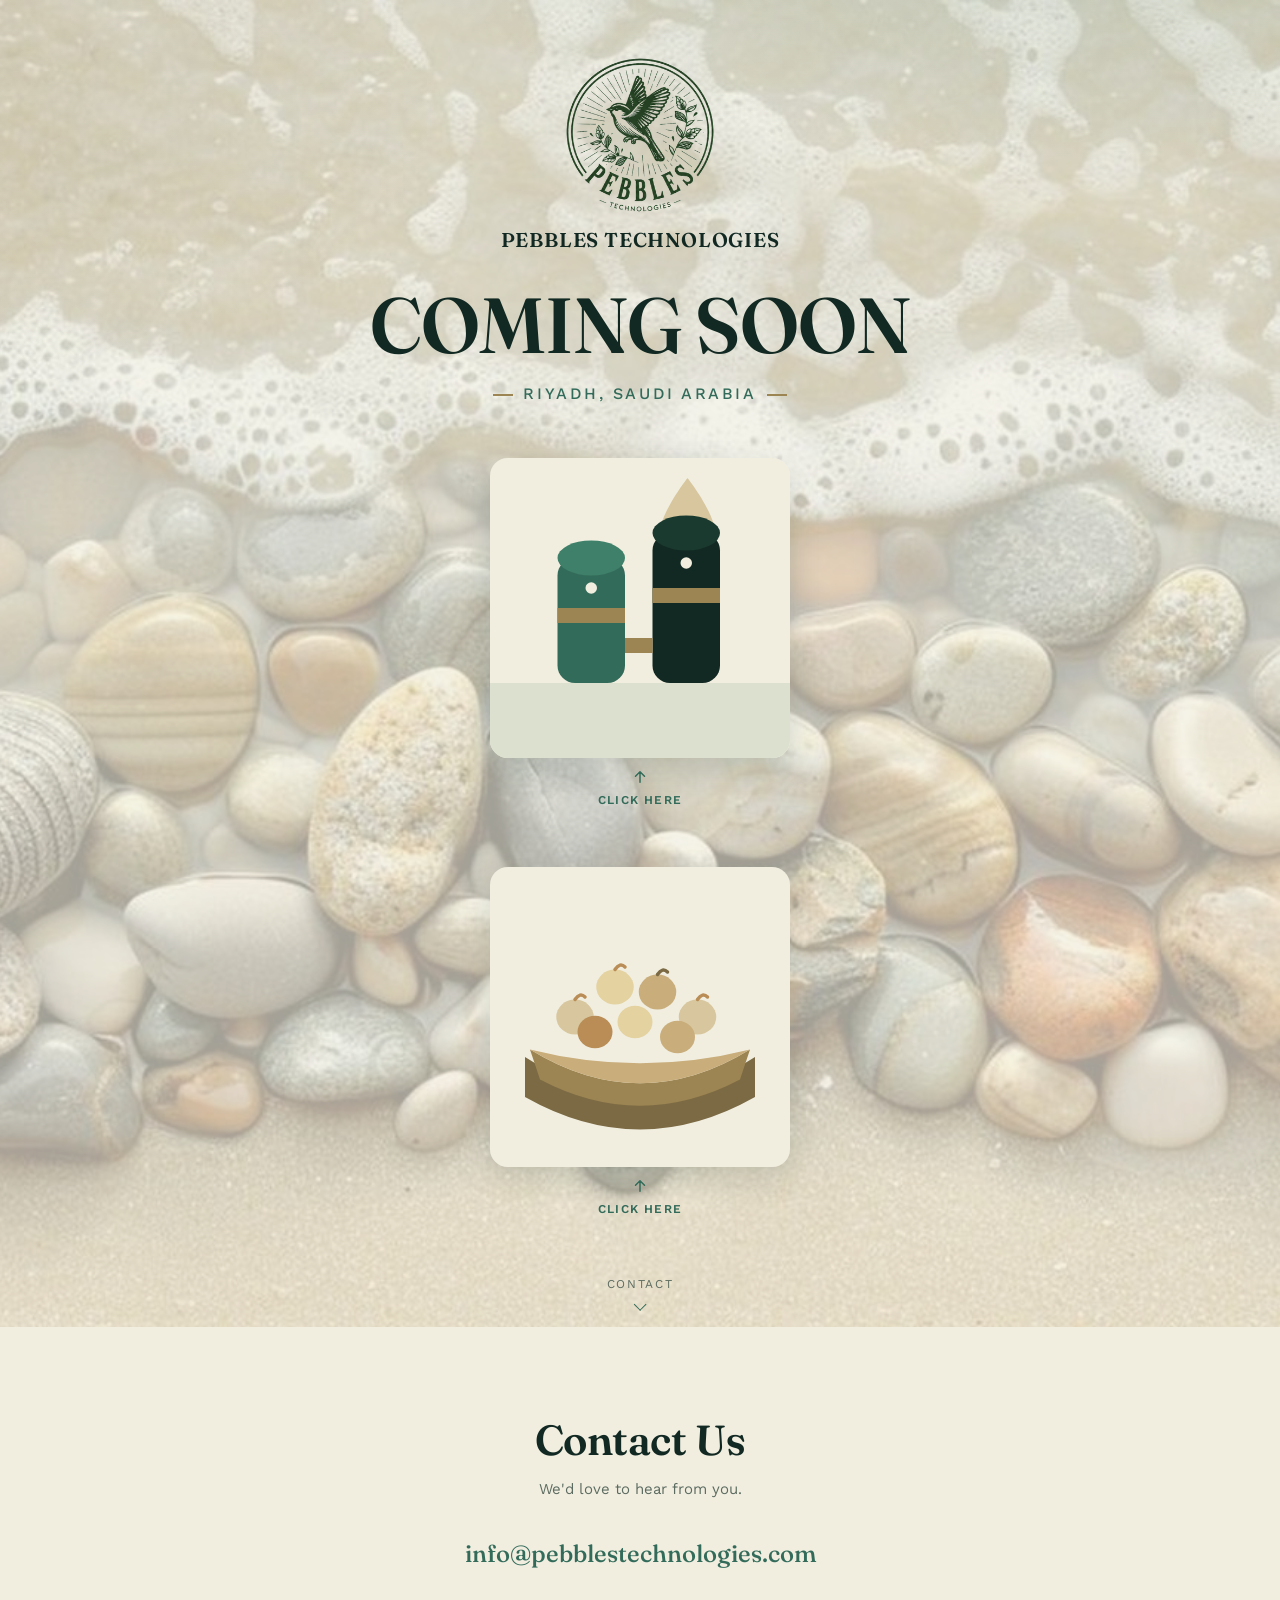
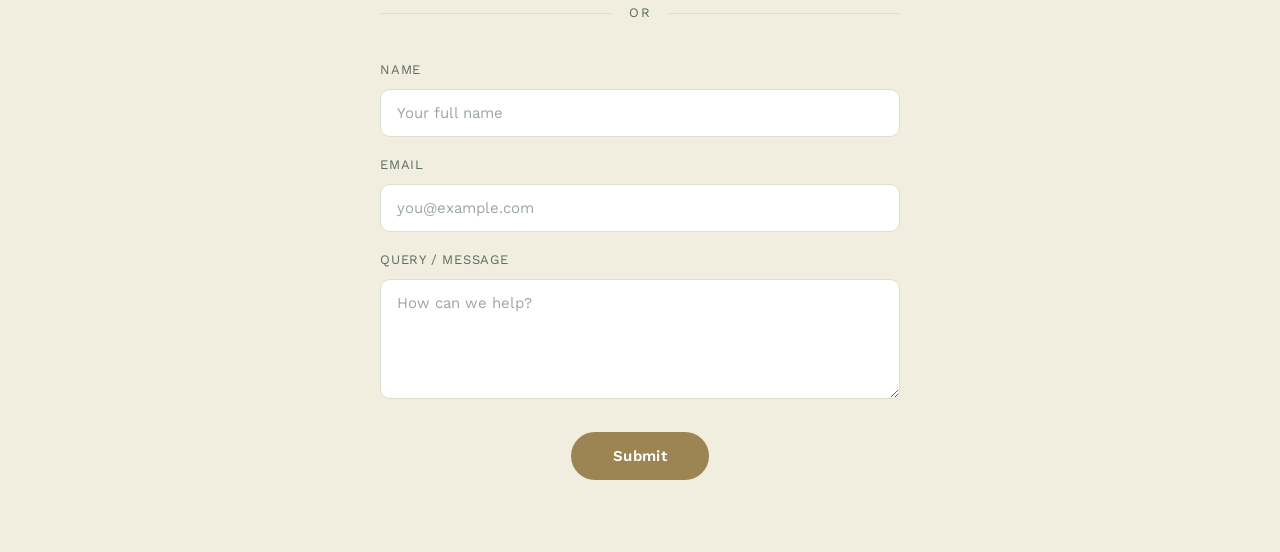
==== index.html @ 85e95e77 "SECTOR UPDATES Updated styles for sectors and modals, added new sector circles with click events, an" ====
<!DOCTYPE html>
<html lang="en">
<head>
<meta charset="UTF-8">
<meta name="viewport" content="width=device-width, initial-scale=1.0">
<title>Pebbles Technologies — Coming Soon</title>
<meta name="description" content="Pebbles Technologies is coming soon. Something big and special, launching from Riyadh, Saudi Arabia.">
<link rel="icon" type="image/png" href="[data-uri]">
<link rel="preconnect" href="https://fonts.googleapis.com">
<link href="https://fonts.googleapis.com/css2?family=Fraunces:opsz,wght@9..144,400;9..144,500;9..144,600;9..144,700&family=Work+Sans:wght@400;500;600;700&display=swap" rel="stylesheet">
<style>
  :root{
    --navy:#112922;
    --navy-deep:#081911;
    --gold:#9C8552;
    --gold-light:#D8C79E;
    --water:#336B5A;
    --sand:#F1EEE0;
    --white:#FFFFFF;
    --ink:#20261F;
    --ink-soft:#5C6B60;
    --line:#DBE1CE;
    --radius:14px;
    --shadow:0 10px 30px rgba(17,41,34,0.14);
  }
  *{box-sizing:border-box;}
  html{scroll-behavior:smooth; scroll-snap-type:y proximity;}
  body{
    margin:0;
    font-family:'Work Sans', sans-serif;
    color:var(--ink);
    background:var(--white);
    line-height:1.6;
  }
  h1,h2,h3,.display{
    font-family:'Fraunces', serif;
    color:var(--navy);
    margin:0;
    line-height:1.1;
    letter-spacing:-0.01em;
  }
  a{color:inherit;text-decoration:none;}
  img,svg{display:block;}
  section{scroll-snap-align:start;}

  /* ---------- Pebble motif (reused from brand system) ---------- */
  .pebble{
    border-radius:48% 52% 46% 54%;
    background:linear-gradient(150deg,#e6e2d2 0%,#c9c0a4 55%,#a8b6a5 100%);
    box-shadow:inset 2px 2px 5px rgba(255,255,255,.5), 0 8px 18px rgba(17,41,34,.18);
  }

  /* ---------- HERO / COMING SOON ---------- */
  .hero{
    min-height:100svh;
    position:relative;
    display:flex;
    align-items:center;
    justify-content:center;
    padding:clamp(28px,6vh,64px) 24px clamp(70px,12vh,110px);
    background-color:var(--sand);
    overflow:hidden;
  }
  .hero-bg{
    position:absolute;
    inset:0;
    background-image:url([data-uri]);
    background-size:cover;
    background-position:center;
    opacity:0.5;
    z-index:0;
  }
  .hero-tint{
    position:absolute;
    inset:0;
    background-color:rgba(241,238,224,0.35);
    background-image:
      radial-gradient(1200px 520px at 84% -12%, rgba(51,107,90,0.16), transparent 62%),
      radial-gradient(900px 460px at -6% 8%, rgba(156,133,82,0.14), transparent 58%),
      radial-gradient(700px 380px at 40% 120%, rgba(17,41,34,0.10), transparent 60%);
    z-index:1;
    pointer-events:none;
  }
  .hero-inner{
    position:relative;
    z-index:2;
    max-width:640px;
    width:100%;
    text-align:center;
    display:flex;
    flex-direction:column;
    align-items:center;
  }
  .brand{
    display:flex;
    flex-direction:column;
    align-items:center;
    gap:8px;
    margin-bottom:clamp(20px,4vh,34px);
  }
  .brand img{height:clamp(100px,13vh,140px); width:auto;}
  .brand span{
    font-family:'Fraunces', serif;
    font-weight:600;
    font-size:clamp(16px,2vw,20px);
    letter-spacing:0.04em;
    color:var(--navy);
    text-transform:uppercase;
  }
  .coming-soon{
    font-size:clamp(36px, 6.5vw, 78px);
    font-weight:600;
    color:var(--navy);
    letter-spacing:-0.01em;
  }
  .location{
    margin-top:12px;
    font-family:'Work Sans', sans-serif;
    font-size:clamp(13px, 1.5vw, 16px);
    font-weight:500;
    letter-spacing:0.16em;
    text-transform:uppercase;
    color:var(--water);
  }
  .location::before{
    content:"";
    display:inline-block;
    width:20px;height:2px;
    background:var(--gold);
    margin-right:10px;
    vertical-align:middle;
  }
  .location::after{
    content:"";
    display:inline-block;
    width:20px;height:2px;
    background:var(--gold);
    margin-left:10px;
    vertical-align:middle;
  }
  .tagline{
    margin-top:clamp(20px,3.5vh,30px);
    font-family:'Fraunces', serif;
    font-weight:500;
    font-style:italic;
    font-size:clamp(19px, 2.8vw, 28px);
    color:var(--ink);
    max-width:460px;
  }

  .sectors{
    margin-top:clamp(32px,5.5vh,48px);
    display:flex;
    gap:36px;
    justify-content:center;
    flex-wrap:wrap;
  }
  .sector{
    display:flex;
    flex-direction:column;
    align-items:center;
    gap:10px;
  }
  .sector-circle{
    width:clamp(112px,14vw,150px);
    height:clamp(112px,14vw,150px);
    border-radius:50%;
    background:var(--sand);
    border:1px solid var(--line);
    box-shadow:var(--shadow);
    position:relative;
    overflow:hidden;
    cursor:pointer;
    transition:transform .25s ease, box-shadow .25s ease;
  }
  .sector-circle:hover,
  .sector-circle:focus-visible{
    transform:translateY(-4px);
    box-shadow:0 16px 36px rgba(17,41,34,0.2);
    outline:none;
  }
  .sector-circle svg.sector-art{
    position:absolute;
    inset:0;
    width:100%;
    height:100%;
    display:block;
  }
  .sector-circle .sector-overlay{
    position:absolute;
    inset:0;
    background:linear-gradient(180deg, rgba(17,41,34,0) 42%, rgba(8,25,17,0.74) 100%);
  }
  .sector-circle .sector-label{
    position:absolute;
    left:0; right:0;
    bottom:11px;
    text-align:center;
    font-family:'Fraunces', serif;
    font-weight:600;
    font-size:clamp(12.5px,1.3vw,14.5px);
    color:var(--white);
    letter-spacing:0.01em;
    z-index:2;
  }
  .sector-cta{
    display:inline-flex;
    align-items:center;
    gap:6px;
    font-family:'Work Sans', sans-serif;
    font-size:12px;
    font-weight:600;
    letter-spacing:0.08em;
    text-transform:uppercase;
    color:var(--water);
  }
  .sector-cta svg{width:11px;height:11px;}

  /* ---------- RO SECTOR MODAL ---------- */
  .ro-modal-overlay{
    position:fixed;
    inset:0;
    background:rgba(8,25,17,0.55);
    display:none;
    align-items:center;
    justify-content:center;
    padding:20px;
    z-index:60;
  }
  .ro-modal-overlay.open{display:flex;}
  .ro-modal{
    background:var(--white);
    border-radius:20px;
    width:100%;
    max-width:660px;
    max-height:86vh;
    overflow-y:auto;
    padding:32px 26px 28px;
    position:relative;
    box-shadow:0 30px 70px rgba(8,25,17,0.4);
  }
  .ro-modal-close{
    position:absolute;
    top:14px;
    right:16px;
    background:none;
    border:none;
    font-size:22px;
    line-height:1;
    color:var(--ink-soft);
    cursor:pointer;
    padding:6px;
  }
  .ro-modal-close:hover{color:var(--navy);}
  .ro-modal-eyebrow{
    display:inline-flex;
    align-items:center;
    gap:8px;
    font-size:12px;
    font-weight:600;
    letter-spacing:0.14em;
    text-transform:uppercase;
    color:var(--water);
    margin-bottom:10px;
  }
  .ro-modal-eyebrow::before{content:"";width:20px;height:2px;background:var(--gold);display:inline-block;}
  .ro-modal h3{
    font-size:clamp(22px,3.2vw,28px);
    font-weight:600;
    color:var(--navy);
  }
  .ro-modal p.ro-modal-sub{
    color:var(--ink-soft);
    font-size:14px;
    margin:8px 0 22px;
    max-width:520px;
  }
  .ro-categories{
    display:grid;
    grid-template-columns:repeat(2, 1fr);
    gap:10px 16px;
  }
  .ro-cat{
    display:flex;
    align-items:flex-start;
    gap:10px;
    padding:12px 14px;
    border:1px solid var(--line);
    border-radius:12px;
    font-size:13.5px;
    color:var(--ink);
    background:var(--sand);
  }
  .ro-cat .dot{
    width:7px;height:7px;
    border-radius:50%;
    background:var(--gold);
    margin-top:5px;
    flex:none;
  }
  .ro-cat strong{display:block; color:var(--navy); font-weight:600; margin-bottom:2px;}
  .ro-cat small{color:var(--ink-soft); font-size:12px; line-height:1.5; display:block;}
  .ro-modal-banner{
    margin-top:24px;
    padding:16px 18px;
    border-radius:12px;
    background:linear-gradient(135deg, rgba(51,107,90,0.10), rgba(156,133,82,0.10));
    border:1px solid var(--line);
    text-align:center;
  }
  .ro-modal-banner p{
    font-family:'Fraunces', serif;
    font-weight:500;
    font-style:italic;
    font-size:clamp(14.5px,2vw,17px);
    color:var(--navy);
  }
  .ro-modal-banner p span{color:var(--water); font-style:normal; font-weight:600;}
  @media (max-width:560px){
    .ro-categories{grid-template-columns:1fr;}
    .ro-modal{padding:26px 18px 22px;}
  }

  .scroll-hint{
    position:absolute;
    z-index:2;
    bottom:18px;
    left:50%;
    transform:translateX(-50%);
    font-size:12px;
    letter-spacing:0.14em;
    text-transform:uppercase;
    color:var(--ink-soft);
    display:flex;
    flex-direction:column;
    align-items:center;
    gap:6px;
  }
  .scroll-hint .chevron{
    width:9px;height:9px;
    border-right:1.5px solid var(--water);
    border-bottom:1.5px solid var(--water);
    transform:rotate(45deg);
    animation:bounce 2s infinite;
  }
  @keyframes bounce{
    0%,100%{transform:translateY(0) rotate(45deg);}
    50%{transform:translateY(6px) rotate(45deg);}
  }

  /* ---------- CONTACT SECTION ---------- */
  .contact{
    background:var(--sand);
    color:var(--ink);
    padding:clamp(60px,10vh,90px) 24px clamp(50px,8vh,72px);
    display:flex;
    align-items:center;
    justify-content:center;
  }
  .contact-inner{
    max-width:520px;
    width:100%;
  }
  .contact h2{
    color:var(--navy);
    font-size:clamp(30px, 4.2vw, 42px);
    font-weight:600;
    text-align:center;
  }
  .contact p.sub{
    text-align:center;
    color:var(--ink-soft);
    margin:14px 0 34px;
    font-size:15px;
  }
  form{
    display:flex;
    flex-direction:column;
    gap:18px;
  }
  .field label{
    display:block;
    font-size:13px;
    letter-spacing:0.06em;
    text-transform:uppercase;
    color:var(--ink-soft);
    margin-bottom:8px;
  }
  .field input,
  .field textarea{
    width:100%;
    background:var(--white);
    border:1px solid var(--line);
    border-radius:10px;
    padding:14px 16px;
    color:var(--ink);
    font-family:'Work Sans', sans-serif;
    font-size:15px;
    outline:none;
    transition:border-color .2s ease, background .2s ease;
  }
  .field input::placeholder,
  .field textarea::placeholder{color:#9AA79E;}
  .field input:focus,
  .field textarea:focus{
    border-color:var(--gold);
    background:var(--white);
  }
  .field textarea{min-height:120px; resize:vertical;}
  .submit-btn{
    margin-top:8px;
    align-self:center;
    padding:15px 42px;
    border-radius:100px;
    border:none;
    background:var(--gold);
    color:var(--white);
    font-family:'Work Sans', sans-serif;
    font-weight:600;
    font-size:15px;
    letter-spacing:0.02em;
    cursor:pointer;
    transition:transform .18s ease, box-shadow .18s ease, background .18s ease;
  }
  .submit-btn:hover{
    background:#B39A66;
    transform:translateY(-2px);
    box-shadow:0 10px 24px rgba(156,133,82,0.35);
  }

  .divider-or{
    display:flex;
    align-items:center;
    gap:16px;
    margin:30px 0 36px;
    color:var(--ink-soft);
    font-size:13px;
    letter-spacing:0.14em;
    text-transform:uppercase;
  }
  .divider-or::before,
  .divider-or::after{
    content:"";
    flex:1;
    height:1px;
    background:var(--line);
  }
  .contact-email{
    display:block;
    text-align:center;
    font-family:'Fraunces', serif;
    font-size:clamp(19px, 2.8vw, 24px);
    font-weight:500;
    color:var(--water);
    transition:color .2s ease;
  }
  .contact-email:hover{color:var(--navy);}

  @media (max-width:560px){
    .brand img{height:76px;}
    .sector-circle{width:104px;height:104px;}
    .sectors{gap:16px;}
    .hero{padding-top:24px;}
  }

  @media (max-height:680px){
    .hero{padding-top:20px; padding-bottom:56px;}
    .brand{margin-bottom:16px;}
    .brand img{height:76px;}
    .tagline{margin-top:16px;}
    .sectors{margin-top:24px;}
  }

  /* Final visual refinements */
  .brand img{height:clamp(130px,18vh,190px); width:auto;}
  .brand{margin-bottom:clamp(16px,3vh,28px);}
  .sectors{margin-top:clamp(24px,4vh,38px); gap:clamp(28px,5vw,56px);}
  .sector{display:flex;flex-direction:column;align-items:center;gap:10px;}
  .sector-circle{width:clamp(180px,24vw,300px);height:clamp(180px,24vw,300px);border-radius:0;background:transparent;border:0;box-shadow:none;overflow:visible;position:relative;}
  .sector-circle:hover,.sector-circle:focus-visible{transform:translateY(-5px);box-shadow:none;outline:none;}
  .sector-circle .sector-overlay{display:none;}
  .sector-circle .sector-label{display:none;}
  .sector-circle svg.sector-art{border-radius:18px;box-shadow:0 12px 32px rgba(17,41,34,.14);transition:transform .25s ease,box-shadow .25s ease;}
  .sector-circle:hover svg.sector-art,.sector-circle:focus-visible svg.sector-art{transform:scale(1.025);box-shadow:0 18px 40px rgba(17,41,34,.2);}
  .sector-cta{flex-direction:column-reverse;gap:5px;font-size:12px;letter-spacing:.1em;}
  .sector-cta svg{width:18px!important;height:18px!important;transform:rotate(-90deg);}
  @media (max-width:560px){
    .brand img{height:110px;}
    .sector-circle{width:150px;height:150px;}
    .sectors{gap:22px;}
  }
</style>
</head>
<body>

<section class="hero" id="home">
  <div class="hero-bg"></div>
  <div class="hero-tint"></div>
  <div class="hero-inner">
    <div class="brand">
      <img src="[data-uri]" alt="Pebbles Technologies">
      <span>Pebbles Technologies</span>
    </div>

    <h1 class="coming-soon">COMING SOON</h1>
    <p class="location">Riyadh, Saudi Arabia</p>

    <div class="sectors">
      <div class="sector">
        <div class="sector-circle" onclick="openRoModal()" role="button" tabindex="0" onkeydown="if(event.key==='Enter'||event.key===' '){openRoModal();}" aria-haspopup="dialog" aria-label="View RO Sector product range">
          <svg class="sector-art" viewBox="0 0 120 120" preserveAspectRatio="xMidYMid slice" xmlns="http://www.w3.org/2000/svg">
            <rect width="120" height="120" fill="#F1EEE0"/>
            <rect x="0" y="90" width="120" height="30" fill="#DBE1CE"/>
            <path d="M79 8 C79 8 68 22 68 30 a11 11 0 0 0 22 0 C90 22 79 8 79 8 Z" fill="#D8C79E"/>
            <rect x="27" y="40" width="27" height="50" rx="7" fill="#336B5A"/>
            <ellipse cx="40.5" cy="40" rx="13.5" ry="7" fill="#3E8069"/>
            <rect x="27" y="60" width="27" height="6" fill="#9C8552"/>
            <circle cx="40.5" cy="52" r="2.3" fill="#F1EEE0"/>
            <rect x="65" y="30" width="27" height="60" rx="7" fill="#112922"/>
            <ellipse cx="78.5" cy="30" rx="13.5" ry="7" fill="#1B3A2F"/>
            <rect x="65" y="52" width="27" height="6" fill="#9C8552"/>
            <circle cx="78.5" cy="42" r="2.3" fill="#F1EEE0"/>
            <rect x="54" y="72" width="11" height="6" fill="#9C8552"/>
          </svg>
          <div class="sector-overlay"></div>
          <span class="sector-label">RO Sector</span>
        </div>
        <span class="sector-cta">Click here
          <svg viewBox="0 0 24 24" fill="none" xmlns="http://www.w3.org/2000/svg"><path d="M5 12h13M13 6l6 6-6 6" stroke="currentColor" stroke-width="2" stroke-linecap="round" stroke-linejoin="round"/></svg>
        </span>
      </div>
      <div class="sector">
        <div class="sector-circle" onclick="openFoodsModal()" role="button" tabindex="0" onkeydown="if(event.key==='Enter'||event.key===' '){openFoodsModal();}" aria-haspopup="dialog" aria-label="View Foods Sector product range">
          <svg class="sector-art" viewBox="0 0 120 120" preserveAspectRatio="xMidYMid slice" xmlns="http://www.w3.org/2000/svg">
            <rect width="120" height="120" fill="#F1EEE0"/>
            <path d="M14 76 Q60 106 106 76 L106 92 Q60 118 14 92 Z" fill="#7C6A44"/>
            <path d="M16 73 Q60 100 104 73 L100 85 Q60 106 20 85 Z" fill="#9C8552"/>
            <path d="M16 73 Q60 100 104 73 Q60 84 16 73 Z" fill="#C9AE7C"/>
            <ellipse cx="34" cy="60" rx="7.5" ry="7" fill="#D8C79E"/>
            <path d="M34 53 q2 -3 4 -1" stroke="#B98D55" stroke-width="1.4" fill="none" stroke-linecap="round"/>
            <ellipse cx="50" cy="48" rx="7.5" ry="7" fill="#E4D2A0"/>
            <path d="M50 41 q2 -3 4 -1" stroke="#B98D55" stroke-width="1.4" fill="none" stroke-linecap="round"/>
            <ellipse cx="67" cy="50" rx="7.5" ry="7" fill="#C9AE7C"/>
            <path d="M67 43 q2 -3 4 -1" stroke="#7C6A44" stroke-width="1.4" fill="none" stroke-linecap="round"/>
            <ellipse cx="83" cy="60" rx="7.5" ry="7" fill="#D8C79E"/>
            <path d="M83 53 q2 -3 4 -1" stroke="#B98D55" stroke-width="1.4" fill="none" stroke-linecap="round"/>
            <ellipse cx="42" cy="66" rx="7" ry="6.5" fill="#B98D55"/>
            <ellipse cx="58" cy="62" rx="7" ry="6.5" fill="#E4D2A0"/>
            <ellipse cx="75" cy="68" rx="7" ry="6.5" fill="#C9AE7C"/>
          </svg>
          <div class="sector-overlay"></div>
          <span class="sector-label">Foods Sector</span>
        </div>
        <span class="sector-cta">Click here
          <svg viewBox="0 0 24 24" fill="none" xmlns="http://www.w3.org/2000/svg"><path d="M5 12h13M13 6l6 6-6 6" stroke="currentColor" stroke-width="2" stroke-linecap="round" stroke-linejoin="round"/></svg>
        </span>
      </div>
    </div>
  </div>

  <a href="#contact" class="scroll-hint" aria-label="Scroll to contact">
    <span>Contact</span>
    <span class="chevron"></span>
  </a>
</section>

<section class="contact" id="contact">
  <div class="contact-inner">
    <h2>Contact Us</h2>
    <p class="sub">We'd love to hear from you.</p>

    <a class="contact-email" href="mailto:info@pebblestechnologies.com">info@pebblestechnologies.com</a>

    <div class="divider-or">OR</div>

    <form onsubmit="event.preventDefault(); alert('Thank you — we will be in touch soon.');">
      <div class="field">
        <label for="name">Name</label>
        <input id="name" name="name" type="text" placeholder="Your full name" required>
      </div>
      <div class="field">
        <label for="email">Email</label>
        <input id="email" name="email" type="email" placeholder="you@example.com" required>
      </div>
      <div class="field">
        <label for="message">Query / Message</label>
        <textarea id="message" name="message" placeholder="How can we help?" required></textarea>
      </div>
      <button type="submit" class="submit-btn">Submit</button>
    </form>
  </div>
</section>

<div class="ro-modal-overlay" id="ro-modal-overlay" role="dialog" aria-modal="true" aria-labelledby="ro-modal-title">
  <div class="ro-modal">
    <button class="ro-modal-close" onclick="closeRoModal()" aria-label="Close">&times;</button>
    <span class="ro-modal-eyebrow">RO Sector</span>
    <h3 id="ro-modal-title">Products &amp; Components Range</h3>
    <p class="ro-modal-sub">A preview of what our Reverse Osmosis &amp; water treatment sector will bring to Saudi Arabia — components, media, chemicals and equipment across the full treatment line.</p>
    <div class="ro-categories">
      <div class="ro-cat"><span class="dot"></span><span><strong>R.O. / UF Membranes</strong><small>Toray, Hydranautics/Nitto, Dupont/Filmtec, Suez, LG Chem &amp; more</small></span></div>
      <div class="ro-cat"><span class="dot"></span><span><strong>R.O. Pressure Vessels</strong><small>Codeline, ROPV, Ecoline, Wave, ACM Rocket &amp; more</small></span></div>
      <div class="ro-cat"><span class="dot"></span><span><strong>Filtration Media</strong><small>CABOT-Norit, Clack Corp., Carbon Activated, Jacobi &amp; more</small></span></div>
      <div class="ro-cat"><span class="dot"></span><span><strong>R.O. Chemicals</strong><small>Antiscalants, cleaners &amp; dosing chemistry for pure water</small></span></div>
      <div class="ro-cat"><span class="dot"></span><span><strong>Control Valves</strong><small>Pentair, Fleck, Siata, Fluidra (Astral) &amp; more</small></span></div>
      <div class="ro-cat"><span class="dot"></span><span><strong>FRP Tanks</strong><small>Structural, Park, Pentair, Wave Cyber &amp; more</small></span></div>
      <div class="ro-cat"><span class="dot"></span><span><strong>Pumps</strong><small>Grundfos, KSB, Xylem — Lowara/Goulds &amp; more</small></span></div>
      <div class="ro-cat"><span class="dot"></span><span><strong>Resins</strong><small>Lanxess, Purolite, Dowex, Mitsubishi &amp; more</small></span></div>
      <div class="ro-cat"><span class="dot"></span><span><strong>Filters / Housings</strong><small>Harmsco, Pall, Eaton, Donaldson &amp; more</small></span></div>
      <div class="ro-cat"><span class="dot"></span><span><strong>UV / Ozone Systems</strong><small>Xylem – WEDECO, Hanovia, Philips &amp; more</small></span></div>
      <div class="ro-cat"><span class="dot"></span><span><strong>PVC Pipe &amp; Fittings</strong><small>Hydroseal, +GF+ Swiss, Sanking Taiwan &amp; more</small></span></div>
      <div class="ro-cat"><span class="dot"></span><span><strong>Laboratory Instruments</strong><small>Hach, Millipore/Merck, Sartorius &amp; more</small></span></div>
      <div class="ro-cat"><span class="dot"></span><span><strong>Beverage Equipment &amp; Lines</strong><small>Bottling, filling, water &amp; syrup treatment lines</small></span></div>
    </div>
    <div class="ro-modal-banner">
      <p>Coming soon — <span>everything you need, right here in Saudi Arabia.</span></p>
    </div>
  </div>
</div>

<script>
  function openRoModal(){
    document.getElementById('ro-modal-overlay').classList.add('open');
    document.body.style.overflow = 'hidden';
  }
  function closeRoModal(){
    document.getElementById('ro-modal-overlay').classList.remove('open');
    document.body.style.overflow = '';
  }
  document.getElementById('ro-modal-overlay').addEventListener('click', function(e){
    if(e.target === this){ closeRoModal(); }
  });
  document.addEventListener('keydown', function(e){
    if(e.key === 'Escape'){ closeRoModal(); closeFoodsModal(); }
  });
</script>

<div class="ro-modal-overlay" id="foods-modal-overlay" role="dialog" aria-modal="true" aria-labelledby="foods-modal-title">
  <div class="ro-modal">
    <button class="ro-modal-close" onclick="closeFoodsModal()" aria-label="Close">&times;</button>
    <span class="ro-modal-eyebrow">Foods Sector</span>
    <h3 id="foods-modal-title">Products We'll Deliver to Saudi Arabia</h3>
    <p class="ro-modal-sub">A preview of the agricultural goods and soil enhancers our Foods sector will bring to Saudi Arabia — sourced, quality-checked and delivered with care.</p>
    <div class="ro-categories">
      <div class="ro-cat"><span class="dot"></span><span><strong>Kabuli Chickpeas</strong><small>Round, nutrient-dense pulses valued for their protein, fiber &amp; mineral content</small></span></div>
      <div class="ro-cat"><span class="dot"></span><span><strong>Red Lentils</strong><small>Lens-shaped pulses, harvested dry and prized for protein and essential nutrients</small></span></div>
      <div class="ro-cat"><span class="dot"></span><span><strong>Red Beans</strong><small>Sourced from trusted growers and processed for purity, taste &amp; nutrition</small></span></div>
      <div class="ro-cat"><span class="dot"></span><span><strong>Agricultural Goods</strong><small>Grains, pulses &amp; legumes handled end-to-end for global markets</small></span></div>
      <div class="ro-cat"><span class="dot"></span><span><strong>Gypsum</strong><small>Soil amendment supporting healthier, more productive farmland</small></span></div>
      <div class="ro-cat"><span class="dot"></span><span><strong>Carbon</strong><small>Soil enhancer supplied for sustainable, higher-yield agriculture</small></span></div>
    </div>
    <div class="ro-modal-banner">
      <p>Coming soon — <span>everything you need, right here in Saudi Arabia.</span></p>
    </div>
  </div>
</div>

<script>
  function openFoodsModal(){
    document.getElementById('foods-modal-overlay').classList.add('open');
    document.body.style.overflow = 'hidden';
  }
  function closeFoodsModal(){
    document.getElementById('foods-modal-overlay').classList.remove('open');
    document.body.style.overflow = '';
  }
  document.getElementById('foods-modal-overlay').addEventListener('click', function(e){
    if(e.target === this){ closeFoodsModal(); }
  });
</script>

</body>
</html>
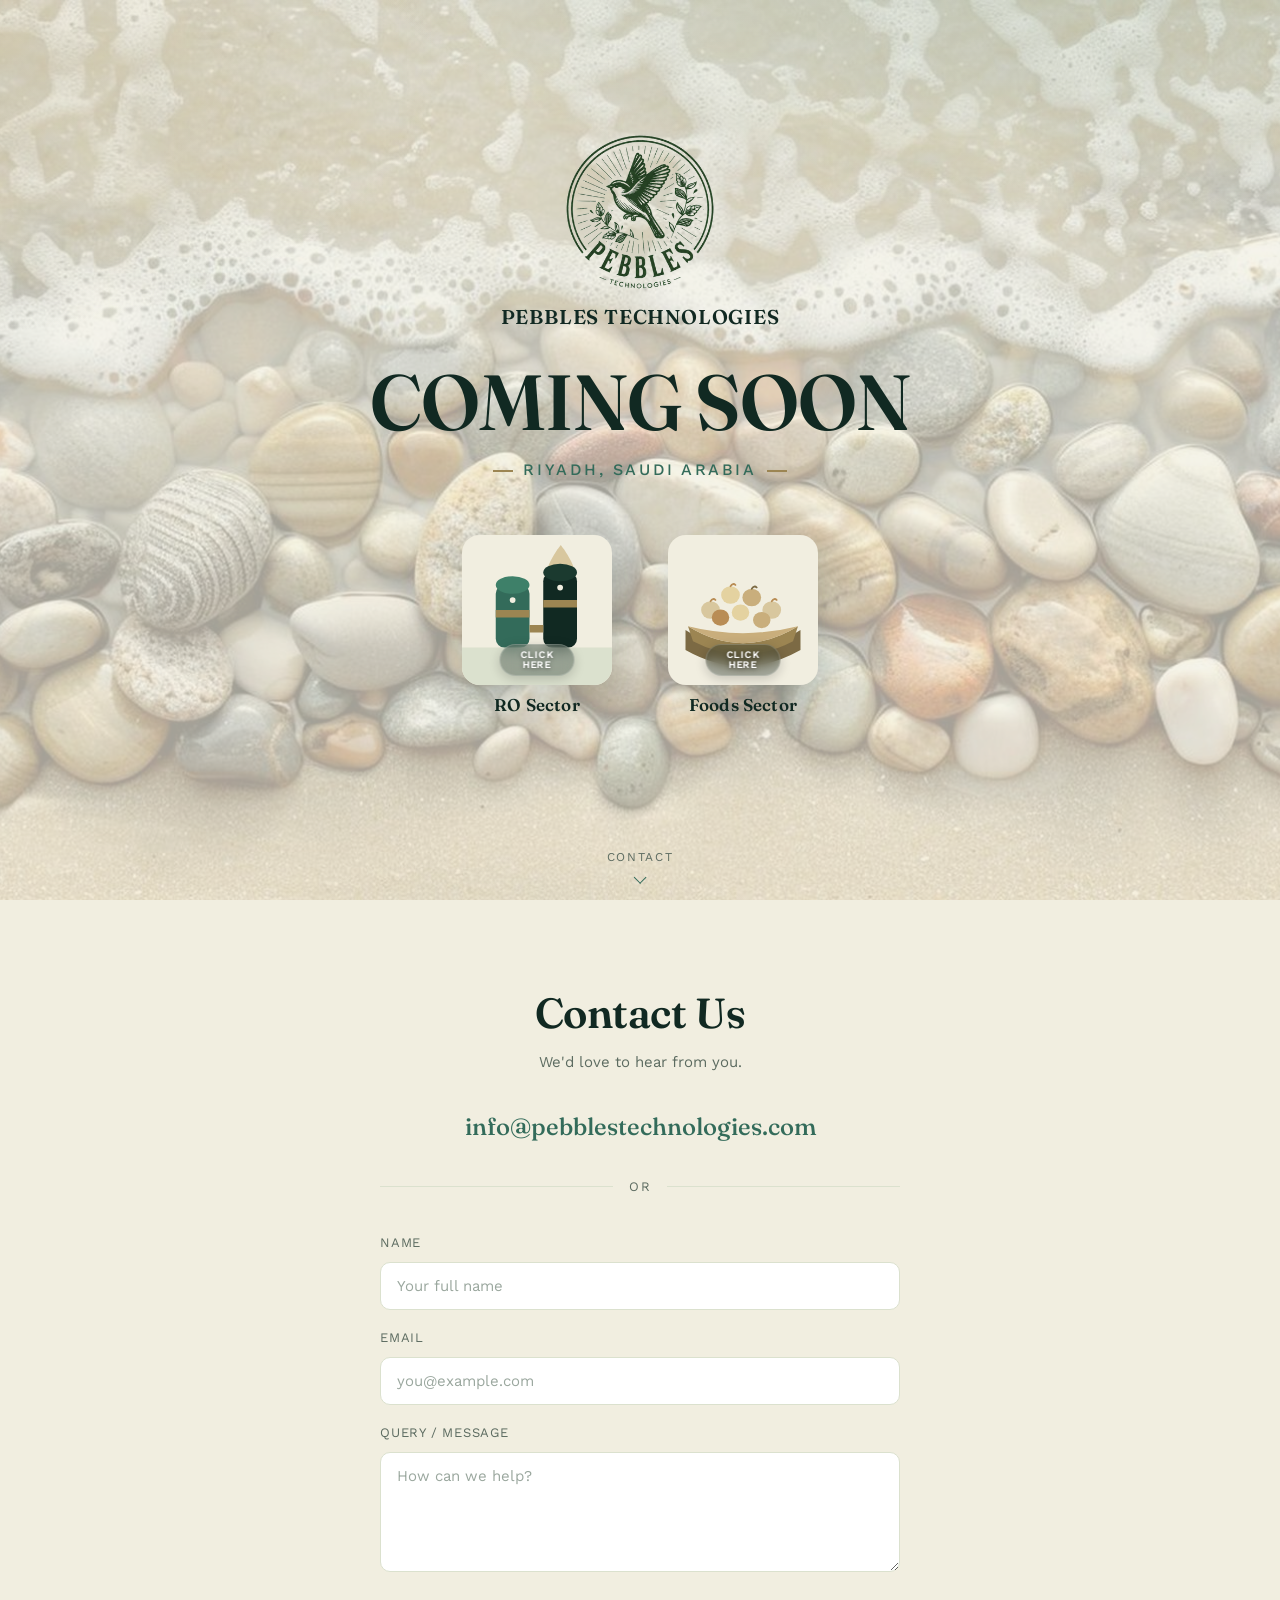
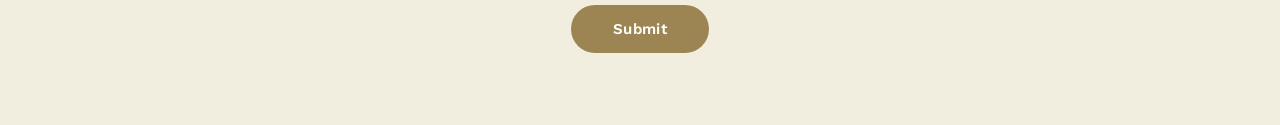
==== commit 292b5659: "Refactor sector styles and update modal title. 16/08/26 Reduced gap between sectors and adjusted sec" ====
--- a/index.html
+++ b/index.html
@@ -151,9 +151,9 @@
   .sectors{
     margin-top:clamp(32px,5.5vh,48px);
     display:flex;
-    gap:36px;
+    gap:22px;
     justify-content:center;
-    flex-wrap:wrap;
+    flex-wrap:nowrap;
   }
   .sector{
     display:flex;
@@ -162,8 +162,8 @@
     gap:10px;
   }
   .sector-circle{
-    width:clamp(112px,14vw,150px);
-    height:clamp(112px,14vw,150px);
+    width:clamp(76px,8.5vw,96px);
+    height:clamp(76px,8.5vw,96px);
     border-radius:50%;
     background:var(--sand);
     border:1px solid var(--line);
@@ -192,16 +192,16 @@
     background:linear-gradient(180deg, rgba(17,41,34,0) 42%, rgba(8,25,17,0.74) 100%);
   }
   .sector-circle .sector-label{
-    position:absolute;
-    left:0; right:0;
-    bottom:11px;
+    display:none;
+  }
+  .sector-name{
+    font-family:'Fraunces', serif;
+    font-weight:600;
+    font-size:clamp(14px,1.6vw,17px);
+    color:var(--navy);
+    letter-spacing:0.01em;
     text-align:center;
-    font-family:'Fraunces', serif;
-    font-weight:600;
-    font-size:clamp(12.5px,1.3vw,14.5px);
-    color:var(--white);
-    letter-spacing:0.01em;
-    z-index:2;
+    line-height:1.2;
   }
   .sector-cta{
     display:inline-flex;
@@ -476,18 +476,39 @@
   .brand{margin-bottom:clamp(16px,3vh,28px);}
   .sectors{margin-top:clamp(24px,4vh,38px); gap:clamp(28px,5vw,56px);}
   .sector{display:flex;flex-direction:column;align-items:center;gap:10px;}
-  .sector-circle{width:clamp(180px,24vw,300px);height:clamp(180px,24vw,300px);border-radius:0;background:transparent;border:0;box-shadow:none;overflow:visible;position:relative;}
+  .sector-circle{width:clamp(120px,16vw,150px);height:clamp(120px,16vw,150px);border-radius:0;background:transparent;border:0;box-shadow:none;overflow:visible;position:relative;}
   .sector-circle:hover,.sector-circle:focus-visible{transform:translateY(-5px);box-shadow:none;outline:none;}
   .sector-circle .sector-overlay{display:none;}
   .sector-circle .sector-label{display:none;}
   .sector-circle svg.sector-art{border-radius:18px;box-shadow:0 12px 32px rgba(17,41,34,.14);transition:transform .25s ease,box-shadow .25s ease;}
   .sector-circle:hover svg.sector-art,.sector-circle:focus-visible svg.sector-art{transform:scale(1.025);box-shadow:0 18px 40px rgba(17,41,34,.2);}
-  .sector-cta{flex-direction:column-reverse;gap:5px;font-size:12px;letter-spacing:.1em;}
-  .sector-cta svg{width:18px!important;height:18px!important;transform:rotate(-90deg);}
+  .sector-cta{
+    position:absolute;
+    left:50%;
+    right:auto;
+    bottom:9px;
+    transform:translateX(-50%);
+    display:inline-block;
+    padding:5px 10px;
+    border-radius:999px;
+    background:rgba(20,35,30,.34);
+    border:1px solid rgba(255,255,255,.18);
+    box-shadow:0 3px 12px rgba(0,0,0,.18);
+    backdrop-filter:blur(7px);
+    -webkit-backdrop-filter:blur(7px);
+    text-align:center;
+    font-size:10px;
+    line-height:1;
+    letter-spacing:.08em;
+    color:#fff;
+    text-decoration:none;
+    z-index:4;
+    text-shadow:0 1px 4px rgba(0,0,0,.45);
+  }
   @media (max-width:560px){
     .brand img{height:110px;}
-    .sector-circle{width:150px;height:150px;}
-    .sectors{gap:22px;}
+    .sector-circle{width:120px;height:120px;}
+    .sectors{gap:18px;}
   }
 </style>
 </head>
@@ -524,10 +545,9 @@
           </svg>
           <div class="sector-overlay"></div>
           <span class="sector-label">RO Sector</span>
+          <span class="sector-cta">Click here</span>
         </div>
-        <span class="sector-cta">Click here
-          <svg viewBox="0 0 24 24" fill="none" xmlns="http://www.w3.org/2000/svg"><path d="M5 12h13M13 6l6 6-6 6" stroke="currentColor" stroke-width="2" stroke-linecap="round" stroke-linejoin="round"/></svg>
-        </span>
+        <span class="sector-name">RO Sector</span>
       </div>
       <div class="sector">
         <div class="sector-circle" onclick="openFoodsModal()" role="button" tabindex="0" onkeydown="if(event.key==='Enter'||event.key===' '){openFoodsModal();}" aria-haspopup="dialog" aria-label="View Foods Sector product range">
@@ -550,10 +570,9 @@
           </svg>
           <div class="sector-overlay"></div>
           <span class="sector-label">Foods Sector</span>
+          <span class="sector-cta">Click here</span>
         </div>
-        <span class="sector-cta">Click here
-          <svg viewBox="0 0 24 24" fill="none" xmlns="http://www.w3.org/2000/svg"><path d="M5 12h13M13 6l6 6-6 6" stroke="currentColor" stroke-width="2" stroke-linecap="round" stroke-linejoin="round"/></svg>
-        </span>
+        <span class="sector-name">Foods Sector</span>
       </div>
     </div>
   </div>
@@ -573,7 +592,10 @@
 
     <div class="divider-or">OR</div>
 
-    <form onsubmit="event.preventDefault(); alert('Thank you — we will be in touch soon.');">
+    <form action="https://formsubmit.co/info@pebblestechnologies.com" method="POST">
+      <input type="hidden" name="_subject" value="New enquiry from Pebbles Technologies website">
+      <input type="hidden" name="_captcha" value="false">
+      <input type="hidden" name="_template" value="table">
       <div class="field">
         <label for="name">Name</label>
         <input id="name" name="name" type="text" placeholder="Your full name" required>
@@ -595,7 +617,7 @@
   <div class="ro-modal">
     <button class="ro-modal-close" onclick="closeRoModal()" aria-label="Close">&times;</button>
     <span class="ro-modal-eyebrow">RO Sector</span>
-    <h3 id="ro-modal-title">Products &amp; Components Range</h3>
+    <h3 id="ro-modal-title">Products and Services We will Bring to Saudi Arabia</h3>
     <p class="ro-modal-sub">A preview of what our Reverse Osmosis &amp; water treatment sector will bring to Saudi Arabia — components, media, chemicals and equipment across the full treatment line.</p>
     <div class="ro-categories">
       <div class="ro-cat"><span class="dot"></span><span><strong>R.O. / UF Membranes</strong><small>Toray, Hydranautics/Nitto, Dupont/Filmtec, Suez, LG Chem &amp; more</small></span></div>
@@ -611,6 +633,7 @@
       <div class="ro-cat"><span class="dot"></span><span><strong>PVC Pipe &amp; Fittings</strong><small>Hydroseal, +GF+ Swiss, Sanking Taiwan &amp; more</small></span></div>
       <div class="ro-cat"><span class="dot"></span><span><strong>Laboratory Instruments</strong><small>Hach, Millipore/Merck, Sartorius &amp; more</small></span></div>
       <div class="ro-cat"><span class="dot"></span><span><strong>Beverage Equipment &amp; Lines</strong><small>Bottling, filling, water &amp; syrup treatment lines</small></span></div>
+      <div class="ro-cat"><span class="dot"></span><span><strong>RO Plant Installation &amp; Technical Support</strong><small>Professional RO plant installation, commissioning, and support for reliable, efficient, long-term performance.</small></span></div>
     </div>
     <div class="ro-modal-banner">
       <p>Coming soon — <span>everything you need, right here in Saudi Arabia.</span></p>
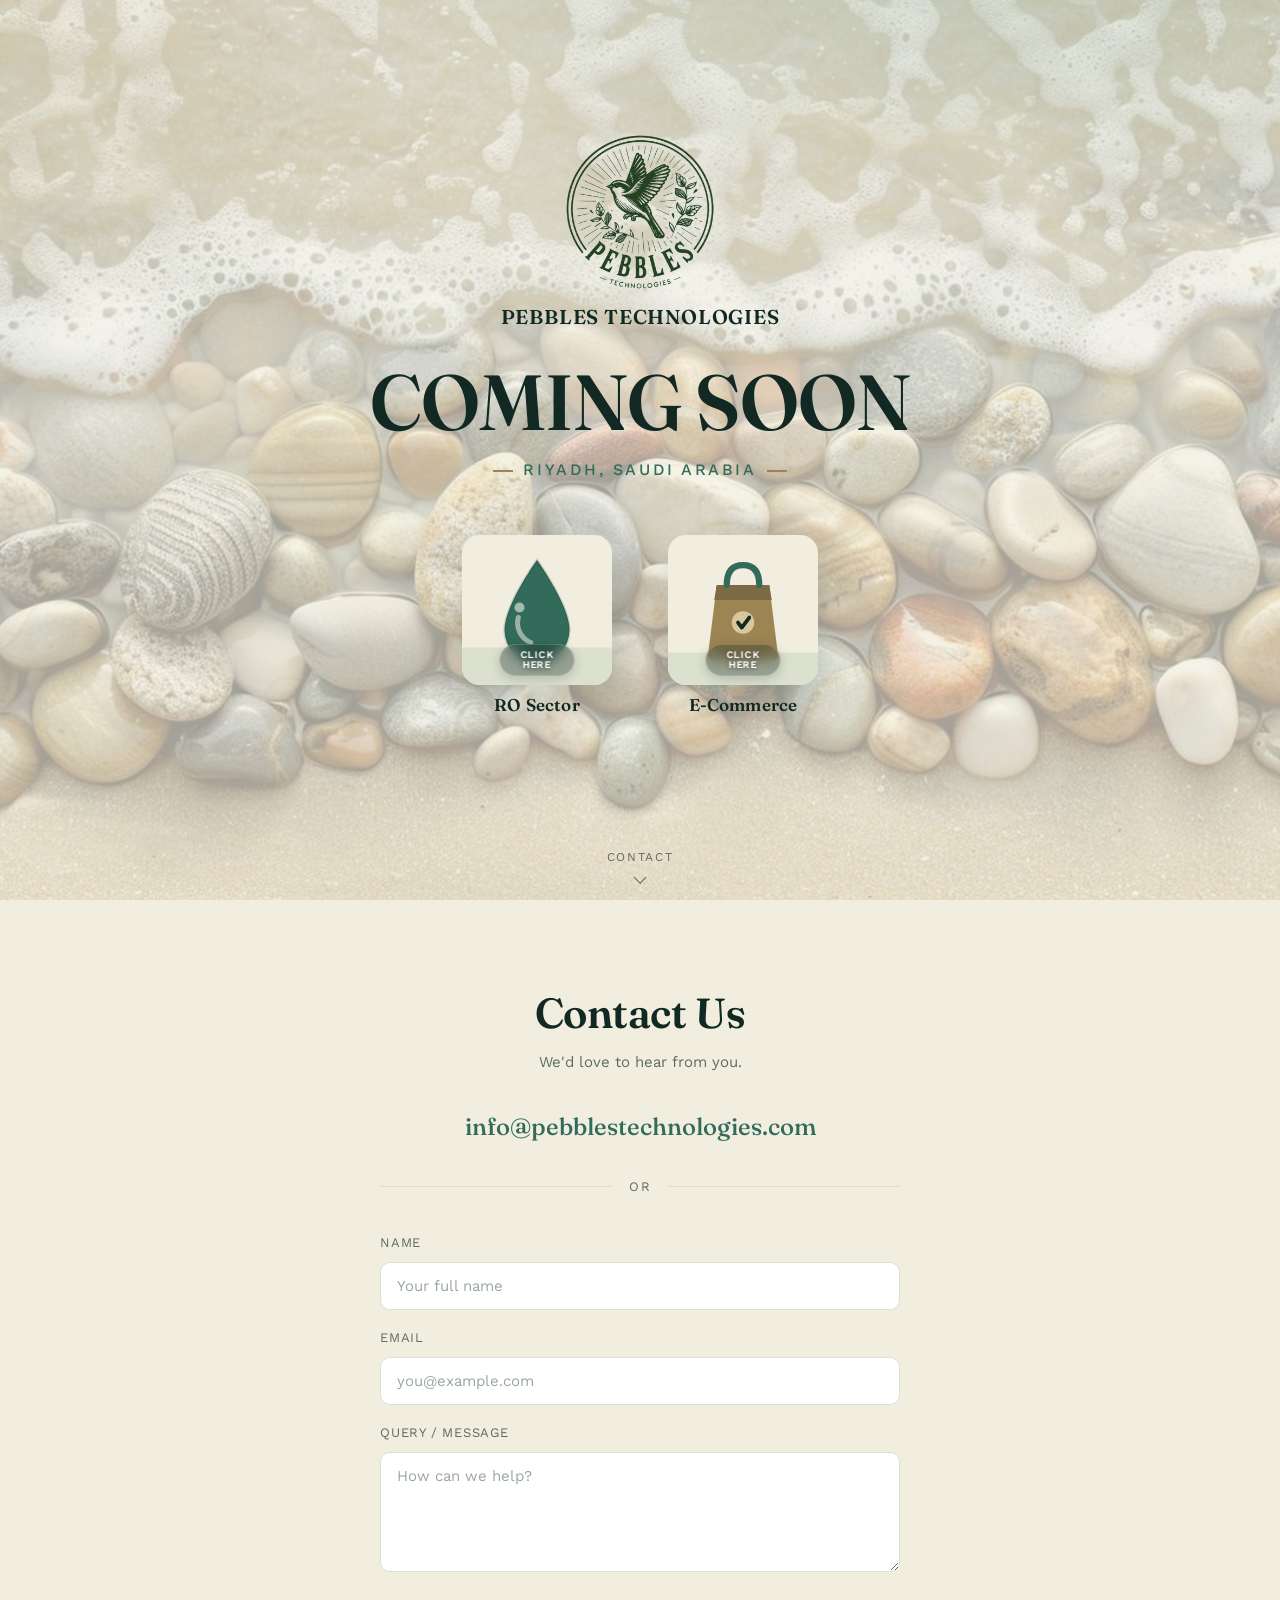
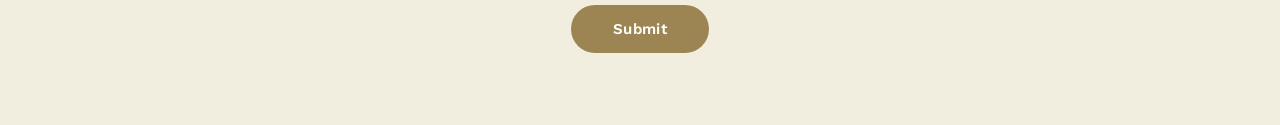
==== commit 84959a81: "Replaced Foods Sector with E-Commerce Sector" ====
--- a/index.html
+++ b/index.html
@@ -532,16 +532,10 @@
           <svg class="sector-art" viewBox="0 0 120 120" preserveAspectRatio="xMidYMid slice" xmlns="http://www.w3.org/2000/svg">
             <rect width="120" height="120" fill="#F1EEE0"/>
             <rect x="0" y="90" width="120" height="30" fill="#DBE1CE"/>
-            <path d="M79 8 C79 8 68 22 68 30 a11 11 0 0 0 22 0 C90 22 79 8 79 8 Z" fill="#D8C79E"/>
-            <rect x="27" y="40" width="27" height="50" rx="7" fill="#336B5A"/>
-            <ellipse cx="40.5" cy="40" rx="13.5" ry="7" fill="#3E8069"/>
-            <rect x="27" y="60" width="27" height="6" fill="#9C8552"/>
-            <circle cx="40.5" cy="52" r="2.3" fill="#F1EEE0"/>
-            <rect x="65" y="30" width="27" height="60" rx="7" fill="#112922"/>
-            <ellipse cx="78.5" cy="30" rx="13.5" ry="7" fill="#1B3A2F"/>
-            <rect x="65" y="52" width="27" height="6" fill="#9C8552"/>
-            <circle cx="78.5" cy="42" r="2.3" fill="#F1EEE0"/>
-            <rect x="54" y="72" width="11" height="6" fill="#9C8552"/>
+            <path d="M60 20 C60 20 34 56 34 76 a26 26 0 0 0 52 0 C86 56 60 20 60 20 Z" fill="#336B5A"/>
+            <path d="M60 20 C60 20 34 56 34 76 a26 26 0 0 0 52 0 C86 56 60 20 60 20 Z" fill="none" stroke="#112922" stroke-width="2" opacity=".15"/>
+            <path d="M45 66 a17 17 0 0 0 10 20" stroke="#F1EEE0" stroke-width="4" fill="none" stroke-linecap="round" opacity=".55"/>
+            <circle cx="46" cy="58" r="4" fill="#F1EEE0" opacity=".6"/>
           </svg>
           <div class="sector-overlay"></div>
           <span class="sector-label">RO Sector</span>
@@ -550,29 +544,21 @@
         <span class="sector-name">RO Sector</span>
       </div>
       <div class="sector">
-        <div class="sector-circle" onclick="openFoodsModal()" role="button" tabindex="0" onkeydown="if(event.key==='Enter'||event.key===' '){openFoodsModal();}" aria-haspopup="dialog" aria-label="View Foods Sector product range">
+        <div class="sector-circle" onclick="openEcommerceModal()" role="button" tabindex="0" onkeydown="if(event.key==='Enter'||event.key===' '){openEcommerceModal();}" aria-haspopup="dialog" aria-label="View E-Commerce Sector product range">
           <svg class="sector-art" viewBox="0 0 120 120" preserveAspectRatio="xMidYMid slice" xmlns="http://www.w3.org/2000/svg">
             <rect width="120" height="120" fill="#F1EEE0"/>
-            <path d="M14 76 Q60 106 106 76 L106 92 Q60 118 14 92 Z" fill="#7C6A44"/>
-            <path d="M16 73 Q60 100 104 73 L100 85 Q60 106 20 85 Z" fill="#9C8552"/>
-            <path d="M16 73 Q60 100 104 73 Q60 84 16 73 Z" fill="#C9AE7C"/>
-            <ellipse cx="34" cy="60" rx="7.5" ry="7" fill="#D8C79E"/>
-            <path d="M34 53 q2 -3 4 -1" stroke="#B98D55" stroke-width="1.4" fill="none" stroke-linecap="round"/>
-            <ellipse cx="50" cy="48" rx="7.5" ry="7" fill="#E4D2A0"/>
-            <path d="M50 41 q2 -3 4 -1" stroke="#B98D55" stroke-width="1.4" fill="none" stroke-linecap="round"/>
-            <ellipse cx="67" cy="50" rx="7.5" ry="7" fill="#C9AE7C"/>
-            <path d="M67 43 q2 -3 4 -1" stroke="#7C6A44" stroke-width="1.4" fill="none" stroke-linecap="round"/>
-            <ellipse cx="83" cy="60" rx="7.5" ry="7" fill="#D8C79E"/>
-            <path d="M83 53 q2 -3 4 -1" stroke="#B98D55" stroke-width="1.4" fill="none" stroke-linecap="round"/>
-            <ellipse cx="42" cy="66" rx="7" ry="6.5" fill="#B98D55"/>
-            <ellipse cx="58" cy="62" rx="7" ry="6.5" fill="#E4D2A0"/>
-            <ellipse cx="75" cy="68" rx="7" ry="6.5" fill="#C9AE7C"/>
+            <rect x="0" y="94" width="120" height="26" fill="#DBE1CE"/>
+            <path d="M39 40 L81 40 L88 96 Q88 100 84 100 L36 100 Q32 100 32 96 Z" fill="#9C8552"/>
+            <path d="M39 40 L81 40 L83 52 L37 52 Z" fill="#7C6A44"/>
+            <path d="M47 40 q0 -16 13 -16 q13 0 13 16" stroke="#336B5A" stroke-width="5" fill="none" stroke-linecap="round"/>
+            <circle cx="60" cy="70" r="9" fill="#D8C79E"/>
+            <path d="M56 70 l3 4 l6 -8" stroke="#112922" stroke-width="3" fill="none" stroke-linecap="round" stroke-linejoin="round"/>
           </svg>
           <div class="sector-overlay"></div>
-          <span class="sector-label">Foods Sector</span>
+          <span class="sector-label">E-Commerce</span>
           <span class="sector-cta">Click here</span>
         </div>
-        <span class="sector-name">Foods Sector</span>
+        <span class="sector-name">E-Commerce</span>
       </div>
     </div>
   </div>
@@ -654,23 +640,23 @@
     if(e.target === this){ closeRoModal(); }
   });
   document.addEventListener('keydown', function(e){
-    if(e.key === 'Escape'){ closeRoModal(); closeFoodsModal(); }
+    if(e.key === 'Escape'){ closeRoModal(); closeEcommerceModal(); }
   });
 </script>
 
-<div class="ro-modal-overlay" id="foods-modal-overlay" role="dialog" aria-modal="true" aria-labelledby="foods-modal-title">
+<div class="ro-modal-overlay" id="ecommerce-modal-overlay" role="dialog" aria-modal="true" aria-labelledby="ecommerce-modal-title">
   <div class="ro-modal">
-    <button class="ro-modal-close" onclick="closeFoodsModal()" aria-label="Close">&times;</button>
-    <span class="ro-modal-eyebrow">Foods Sector</span>
-    <h3 id="foods-modal-title">Products We'll Deliver to Saudi Arabia</h3>
-    <p class="ro-modal-sub">A preview of the agricultural goods and soil enhancers our Foods sector will bring to Saudi Arabia — sourced, quality-checked and delivered with care.</p>
+    <button class="ro-modal-close" onclick="closeEcommerceModal()" aria-label="Close">&times;</button>
+    <span class="ro-modal-eyebrow">E-Commerce Sector</span>
+    <h3 id="ecommerce-modal-title">Everything You Need, Delivered</h3>
+    <p class="ro-modal-sub">A preview of the online marketplace our E-Commerce sector will bring to Saudi Arabia — wide selection, secure payments and fast delivery, all in one place.</p>
     <div class="ro-categories">
-      <div class="ro-cat"><span class="dot"></span><span><strong>Kabuli Chickpeas</strong><small>Round, nutrient-dense pulses valued for their protein, fiber &amp; mineral content</small></span></div>
-      <div class="ro-cat"><span class="dot"></span><span><strong>Red Lentils</strong><small>Lens-shaped pulses, harvested dry and prized for protein and essential nutrients</small></span></div>
-      <div class="ro-cat"><span class="dot"></span><span><strong>Red Beans</strong><small>Sourced from trusted growers and processed for purity, taste &amp; nutrition</small></span></div>
-      <div class="ro-cat"><span class="dot"></span><span><strong>Agricultural Goods</strong><small>Grains, pulses &amp; legumes handled end-to-end for global markets</small></span></div>
-      <div class="ro-cat"><span class="dot"></span><span><strong>Gypsum</strong><small>Soil amendment supporting healthier, more productive farmland</small></span></div>
-      <div class="ro-cat"><span class="dot"></span><span><strong>Carbon</strong><small>Soil enhancer supplied for sustainable, higher-yield agriculture</small></span></div>
+      <div class="ro-cat"><span class="dot"></span><span><strong>Wide Product Range</strong><small>Electronics, home, fashion &amp; everyday essentials in one marketplace</small></span></div>
+      <div class="ro-cat"><span class="dot"></span><span><strong>Fast Delivery</strong><small>Reliable last-mile logistics powered by our own fleet network</small></span></div>
+      <div class="ro-cat"><span class="dot"></span><span><strong>Secure Payments</strong><small>Trusted checkout with multiple safe payment options</small></span></div>
+      <div class="ro-cat"><span class="dot"></span><span><strong>Verified Sellers</strong><small>Quality-checked vendors and products you can rely on</small></span></div>
+      <div class="ro-cat"><span class="dot"></span><span><strong>Easy Returns</strong><small>Hassle-free returns and responsive customer support</small></span></div>
+      <div class="ro-cat"><span class="dot"></span><span><strong>Business &amp; Bulk Orders</strong><small>Tailored solutions for corporate and wholesale buyers</small></span></div>
     </div>
     <div class="ro-modal-banner">
       <p>Coming soon — <span>everything you need, right here in Saudi Arabia.</span></p>
@@ -679,16 +665,16 @@
 </div>
 
 <script>
-  function openFoodsModal(){
-    document.getElementById('foods-modal-overlay').classList.add('open');
+  function openEcommerceModal(){
+    document.getElementById('ecommerce-modal-overlay').classList.add('open');
     document.body.style.overflow = 'hidden';
   }
-  function closeFoodsModal(){
-    document.getElementById('foods-modal-overlay').classList.remove('open');
+  function closeEcommerceModal(){
+    document.getElementById('ecommerce-modal-overlay').classList.remove('open');
     document.body.style.overflow = '';
   }
-  document.getElementById('foods-modal-overlay').addEventListener('click', function(e){
-    if(e.target === this){ closeFoodsModal(); }
+  document.getElementById('ecommerce-modal-overlay').addEventListener('click', function(e){
+    if(e.target === this){ closeEcommerceModal(); }
   });
 </script>
 
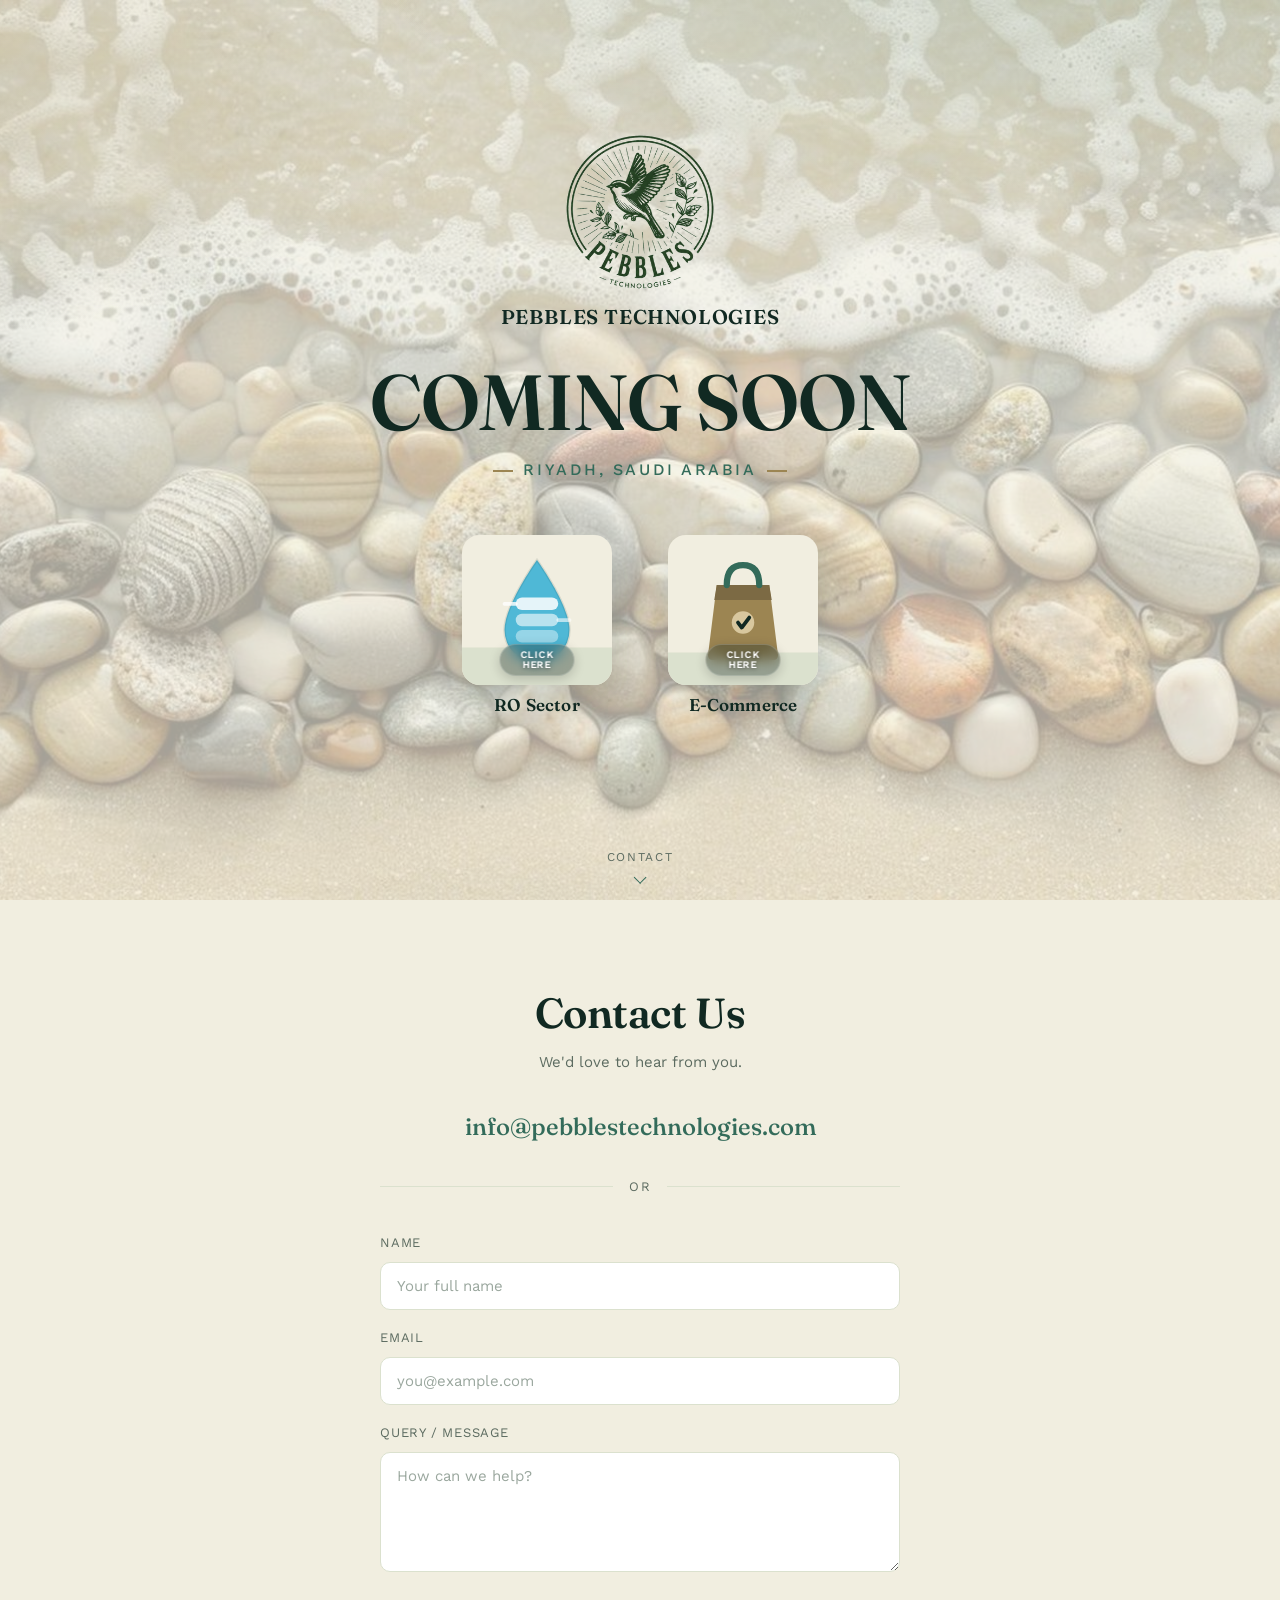
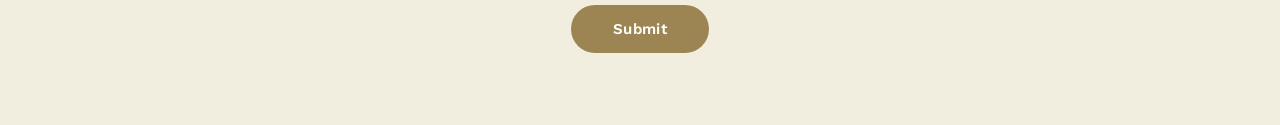
==== commit 9418e64f: "Fixed Water Logo Updated SVG paths and added new rectangles and lines for improved design." ====
--- a/index.html
+++ b/index.html
@@ -532,10 +532,13 @@
           <svg class="sector-art" viewBox="0 0 120 120" preserveAspectRatio="xMidYMid slice" xmlns="http://www.w3.org/2000/svg">
             <rect width="120" height="120" fill="#F1EEE0"/>
             <rect x="0" y="90" width="120" height="30" fill="#DBE1CE"/>
-            <path d="M60 20 C60 20 34 56 34 76 a26 26 0 0 0 52 0 C86 56 60 20 60 20 Z" fill="#336B5A"/>
-            <path d="M60 20 C60 20 34 56 34 76 a26 26 0 0 0 52 0 C86 56 60 20 60 20 Z" fill="none" stroke="#112922" stroke-width="2" opacity=".15"/>
-            <path d="M45 66 a17 17 0 0 0 10 20" stroke="#F1EEE0" stroke-width="4" fill="none" stroke-linecap="round" opacity=".55"/>
-            <circle cx="46" cy="58" r="4" fill="#F1EEE0" opacity=".6"/>
+            <path d="M60 20 C60 20 34 56 34 76 a26 26 0 0 0 52 0 C86 56 60 20 60 20 Z" fill="#4FB8D6"/>
+            <path d="M60 20 C60 20 34 56 34 76 a26 26 0 0 0 52 0 C86 56 60 20 60 20 Z" fill="none" stroke="#112922" stroke-width="2" opacity=".1"/>
+            <rect x="43" y="50" width="34" height="10" rx="5" fill="#FFFFFF" opacity=".85"/>
+            <rect x="43" y="63" width="34" height="10" rx="5" fill="#FFFFFF" opacity=".6"/>
+            <rect x="43" y="76" width="34" height="10" rx="5" fill="#FFFFFF" opacity=".4"/>
+            <line x1="34" y1="55" x2="43" y2="55" stroke="#FFFFFF" stroke-width="3" stroke-linecap="round" opacity=".8"/>
+            <line x1="77" y1="68" x2="86" y2="68" stroke="#FFFFFF" stroke-width="3" stroke-linecap="round" opacity=".6"/>
           </svg>
           <div class="sector-overlay"></div>
           <span class="sector-label">RO Sector</span>
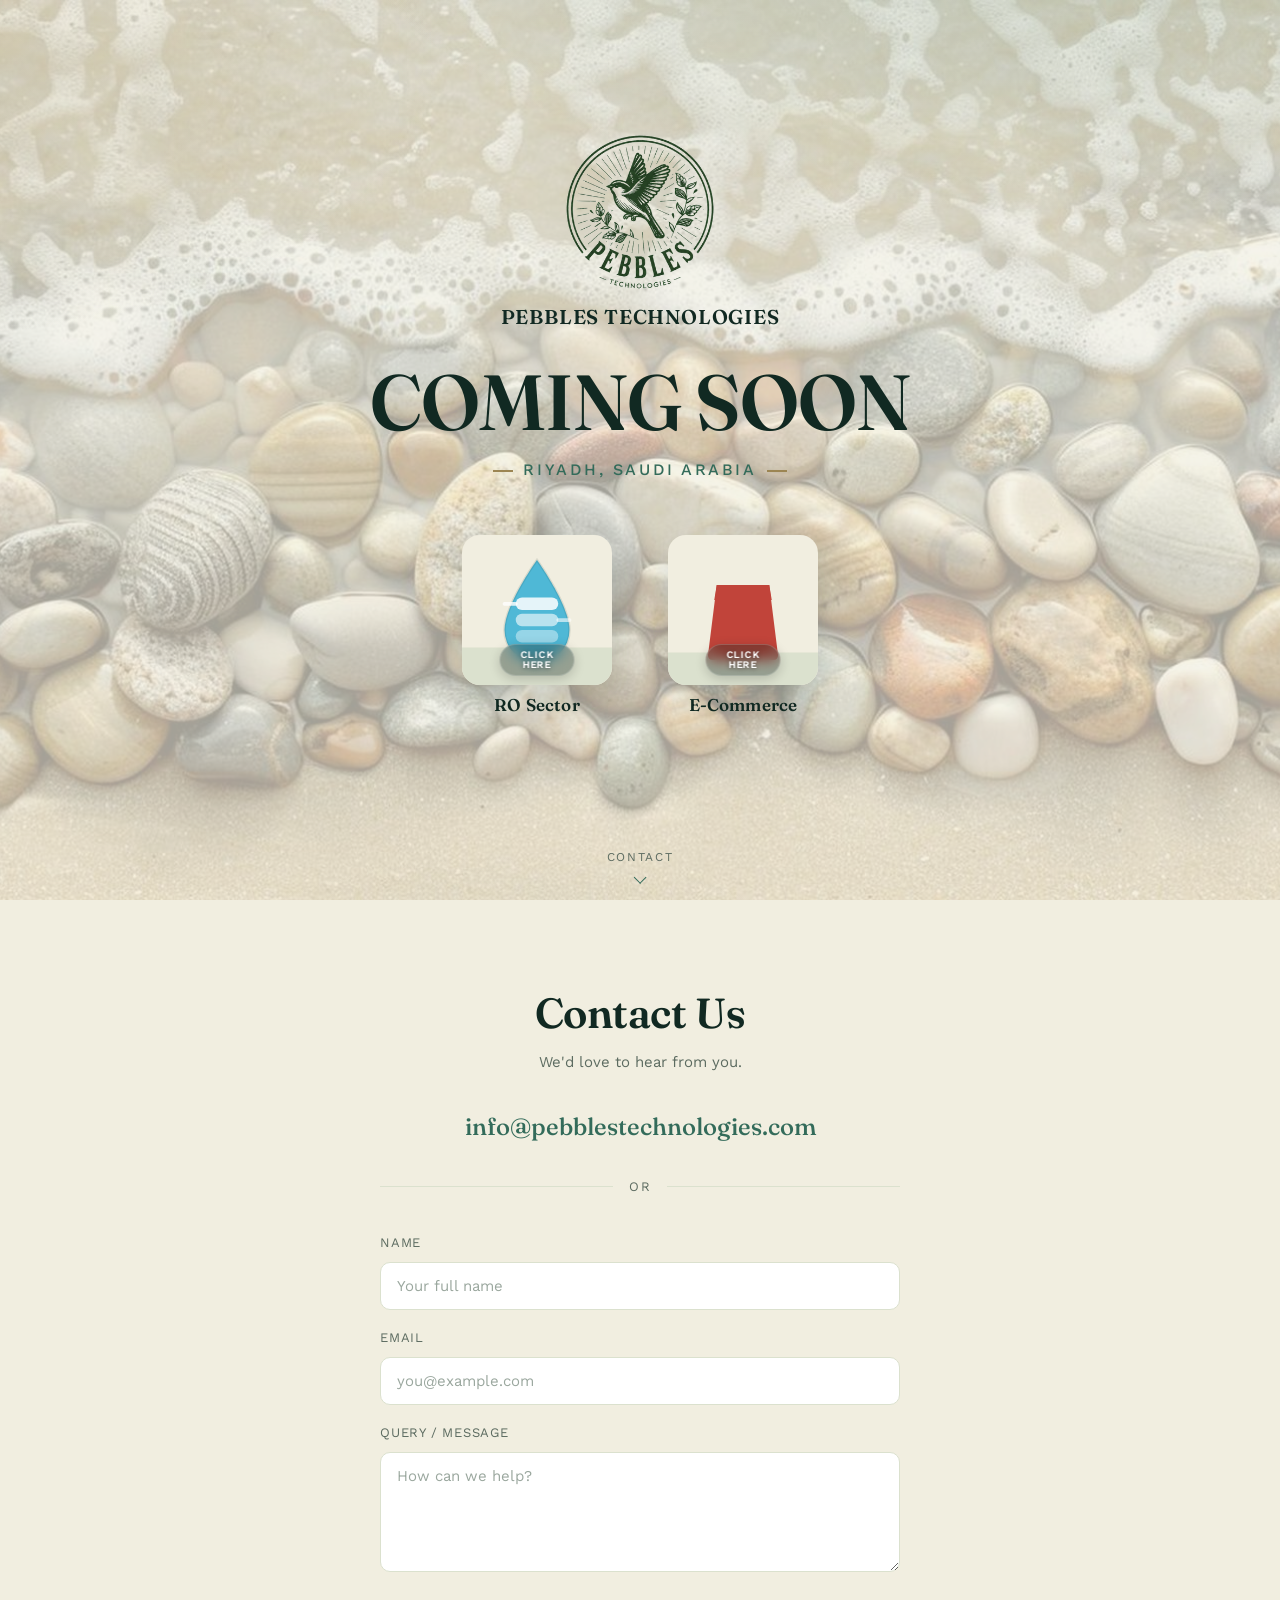
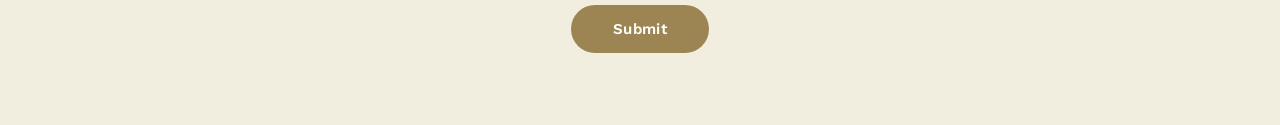
==== commit a3093cdb: "Change Ecommerce path colors in index.html Updated the fill color of two paths in the SVG." ====
--- a/index.html
+++ b/index.html
@@ -551,8 +551,8 @@
           <svg class="sector-art" viewBox="0 0 120 120" preserveAspectRatio="xMidYMid slice" xmlns="http://www.w3.org/2000/svg">
             <rect width="120" height="120" fill="#F1EEE0"/>
             <rect x="0" y="94" width="120" height="26" fill="#DBE1CE"/>
-            <path d="M39 40 L81 40 L88 96 Q88 100 84 100 L36 100 Q32 100 32 96 Z" fill="#9C8552"/>
-            <path d="M39 40 L81 40 L83 52 L37 52 Z" fill="#7C6A44"/>
+            <path d="M39 40 L81 40 L88 96 Q88 100 84 100 L36 100 Q32 100 32 96 Z" fill="#C1443A"/>
+            <path d="M39 40 L81 40 L83 52 L37 52 Z" fill="#C1443A" opacity=.7"/>
             <path d="M47 40 q0 -16 13 -16 q13 0 13 16" stroke="#336B5A" stroke-width="5" fill="none" stroke-linecap="round"/>
             <circle cx="60" cy="70" r="9" fill="#D8C79E"/>
             <path d="M56 70 l3 4 l6 -8" stroke="#112922" stroke-width="3" fill="none" stroke-linecap="round" stroke-linejoin="round"/>
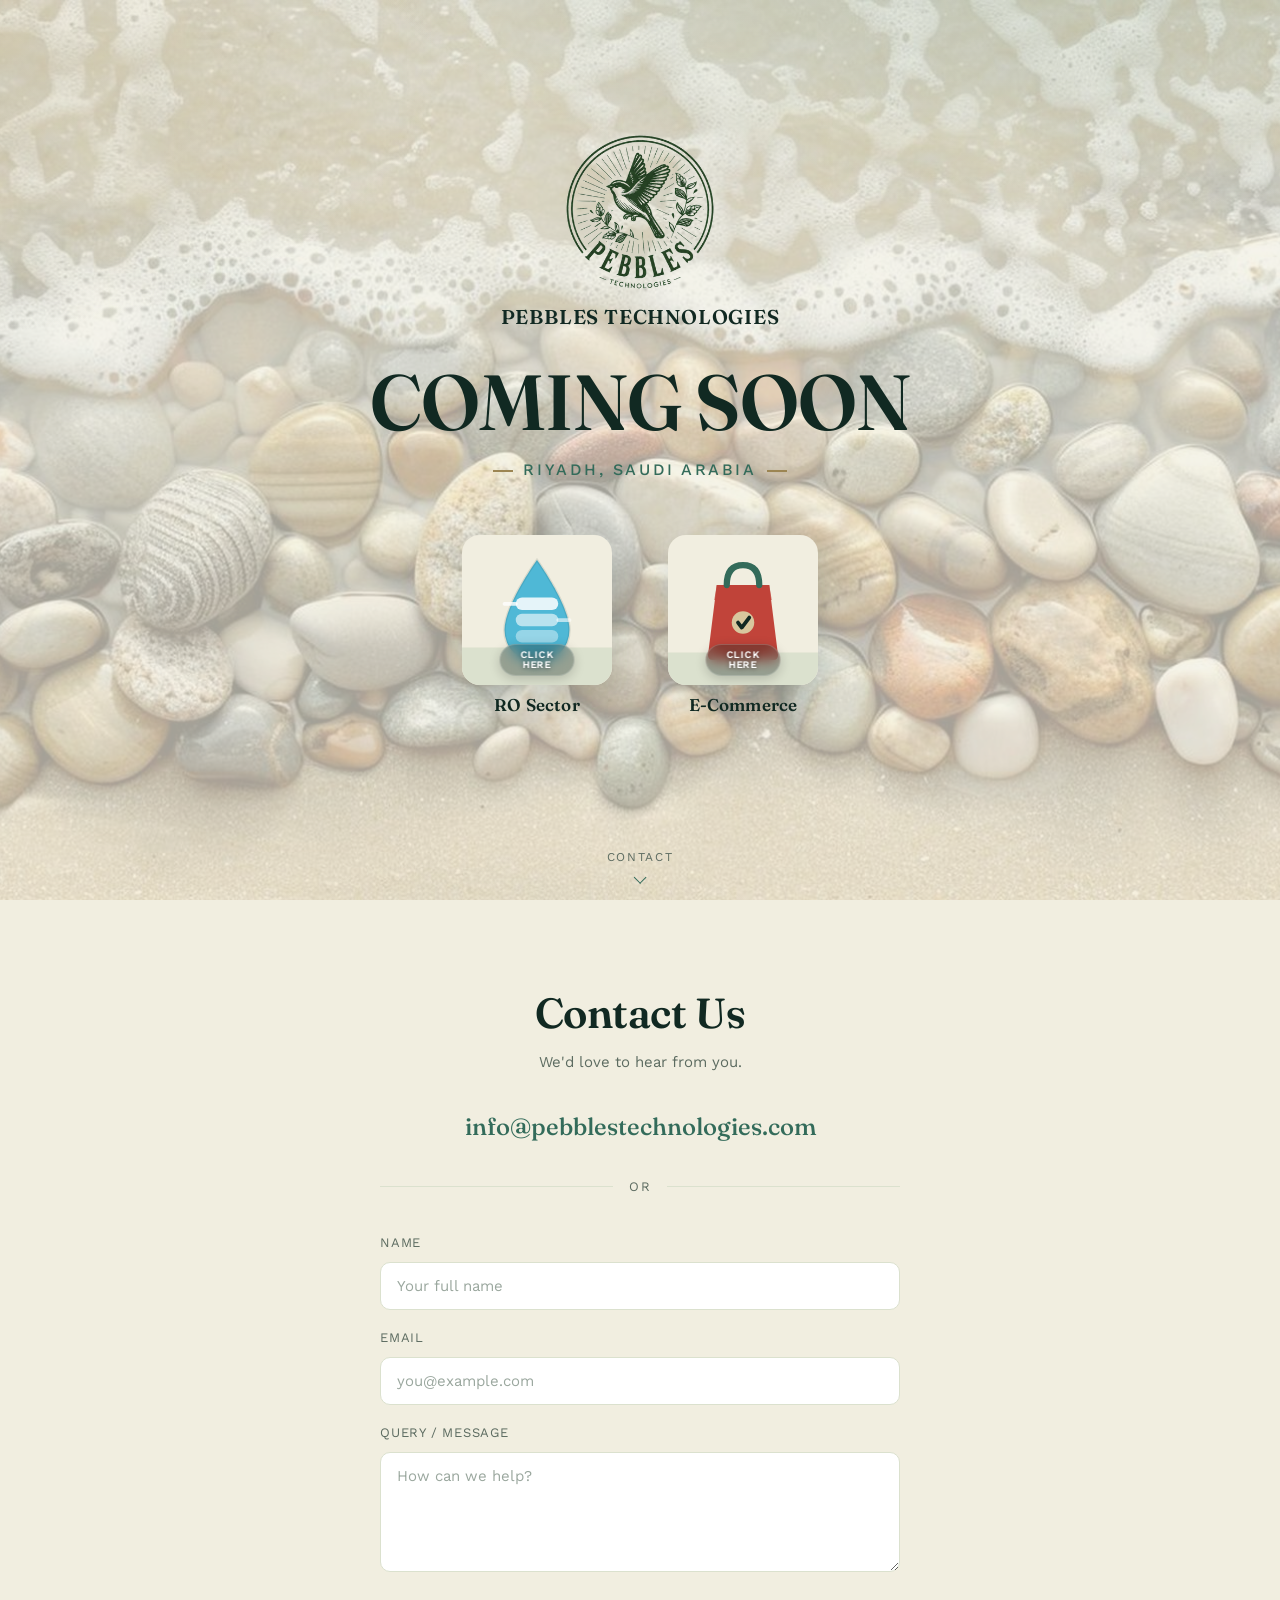
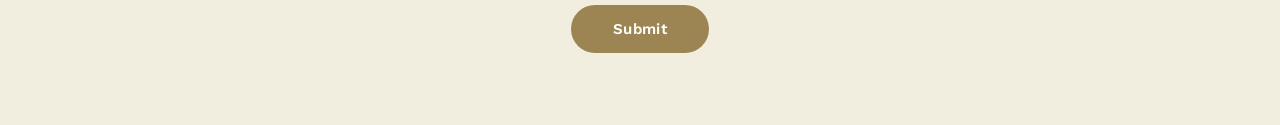
==== commit c88afba3: "Fix opacity attribute format in SVG path" ====
--- a/index.html
+++ b/index.html
@@ -552,7 +552,7 @@
             <rect width="120" height="120" fill="#F1EEE0"/>
             <rect x="0" y="94" width="120" height="26" fill="#DBE1CE"/>
             <path d="M39 40 L81 40 L88 96 Q88 100 84 100 L36 100 Q32 100 32 96 Z" fill="#C1443A"/>
-            <path d="M39 40 L81 40 L83 52 L37 52 Z" fill="#C1443A" opacity=.7"/>
+            <path d="M39 40 L81 40 L83 52 L37 52 Z" fill="#C1443A" opacity=".7"/>
             <path d="M47 40 q0 -16 13 -16 q13 0 13 16" stroke="#336B5A" stroke-width="5" fill="none" stroke-linecap="round"/>
             <circle cx="60" cy="70" r="9" fill="#D8C79E"/>
             <path d="M56 70 l3 4 l6 -8" stroke="#112922" stroke-width="3" fill="none" stroke-linecap="round" stroke-linejoin="round"/>
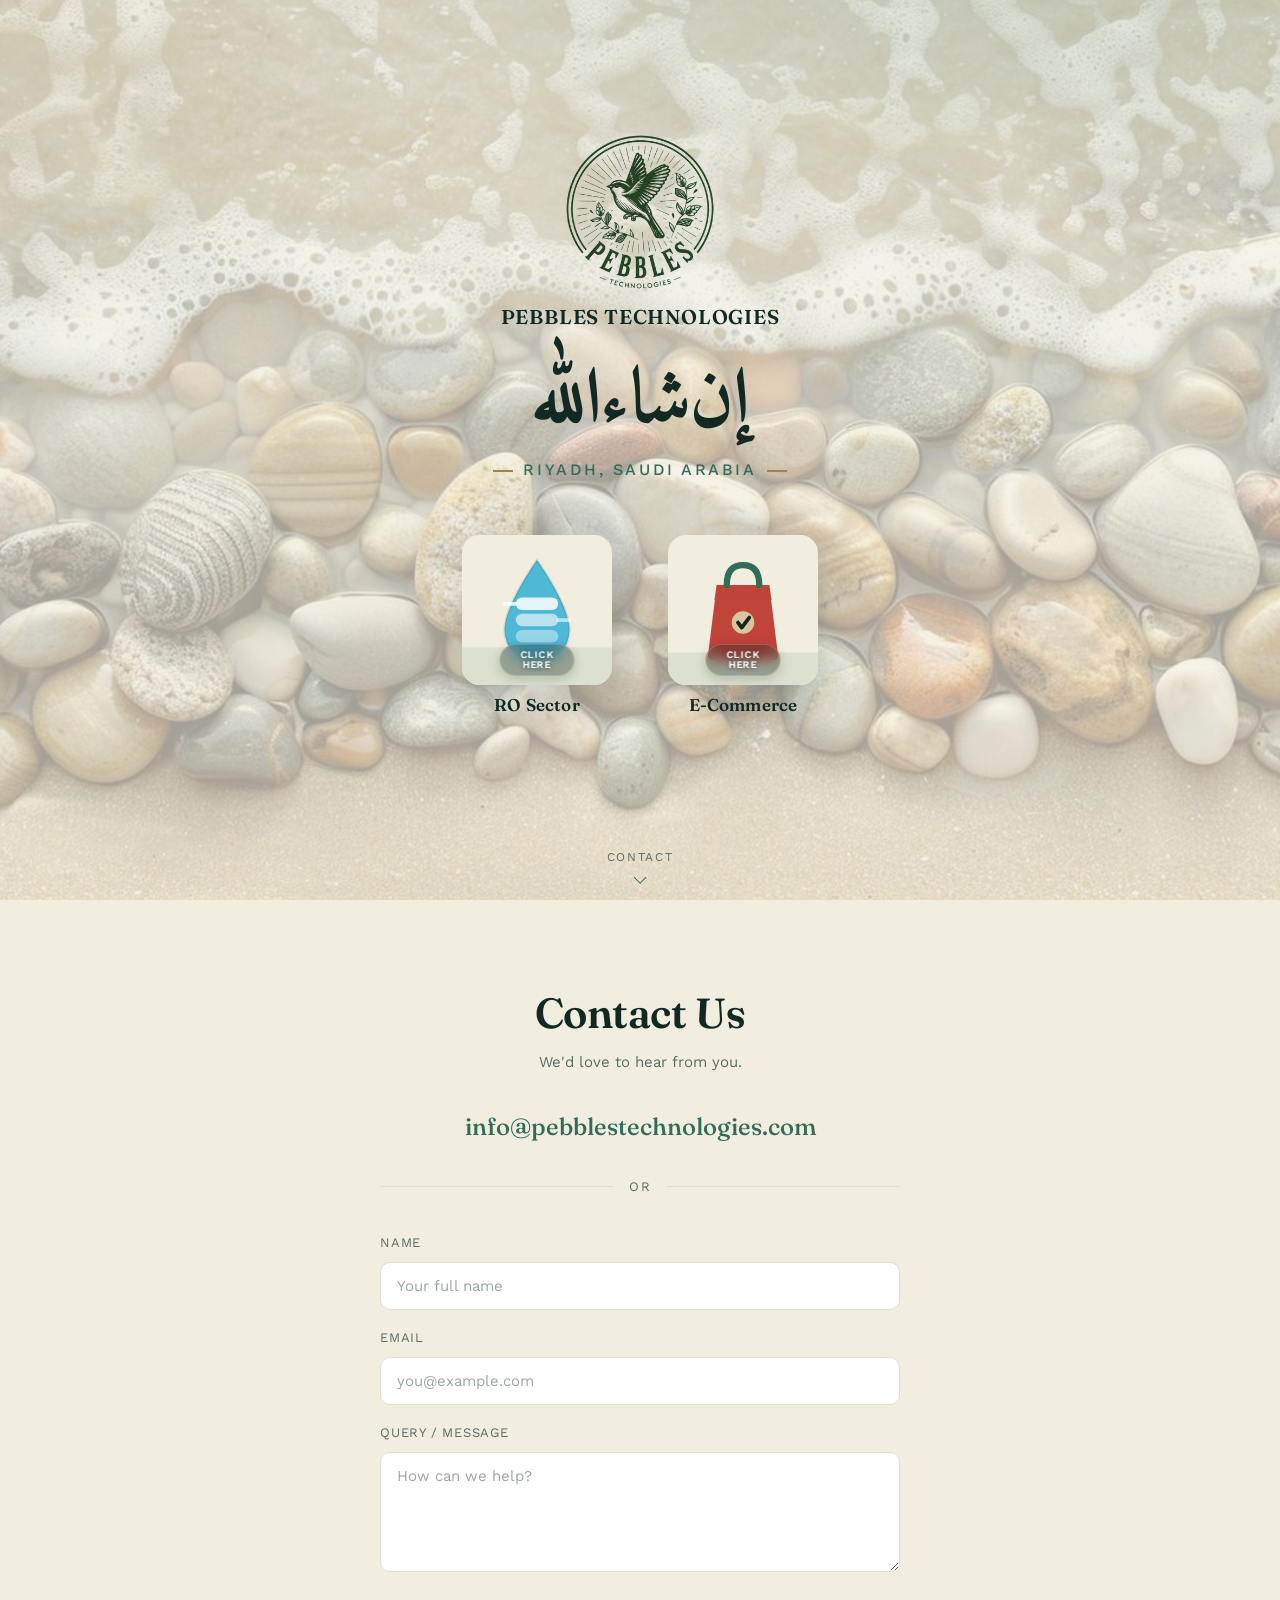
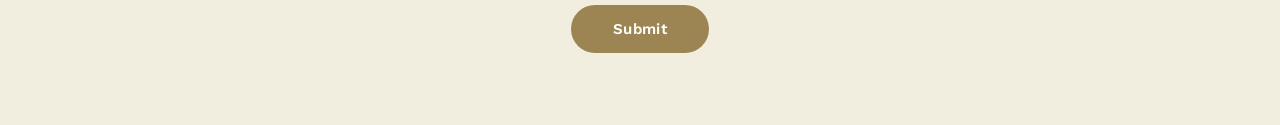
==== commit 07d0272d: "Updated the landing page statement" ====
--- a/index.html
+++ b/index.html
@@ -7,7 +7,7 @@
 <meta name="description" content="Pebbles Technologies is coming soon. Something big and special, launching from Riyadh, Saudi Arabia.">
 <link rel="icon" type="image/png" href="[data-uri]">
 <link rel="preconnect" href="https://fonts.googleapis.com">
-<link href="https://fonts.googleapis.com/css2?family=Fraunces:opsz,wght@9..144,400;9..144,500;9..144,600;9..144,700&family=Work+Sans:wght@400;500;600;700&display=swap" rel="stylesheet">
+<link href="https://fonts.googleapis.com/css2?family=Fraunces:opsz,wght@9..144,400;9..144,500;9..144,600;9..144,700&family=Work+Sans:wght@400;500;600;700&family=Amiri:wght@400;700&display=swap" rel="stylesheet">
 <style>
   :root{
     --navy:#112922;
@@ -523,7 +523,7 @@
       <span>Pebbles Technologies</span>
     </div>
 
-    <h1 class="coming-soon">COMING SOON</h1>
+    <h1 class="coming-soon" dir="rtl" lang="ar" style="font-family:'Amiri', serif; word-spacing:-0.3em;">إن شاء الله</h1>
     <p class="location">Riyadh, Saudi Arabia</p>
 
     <div class="sectors">
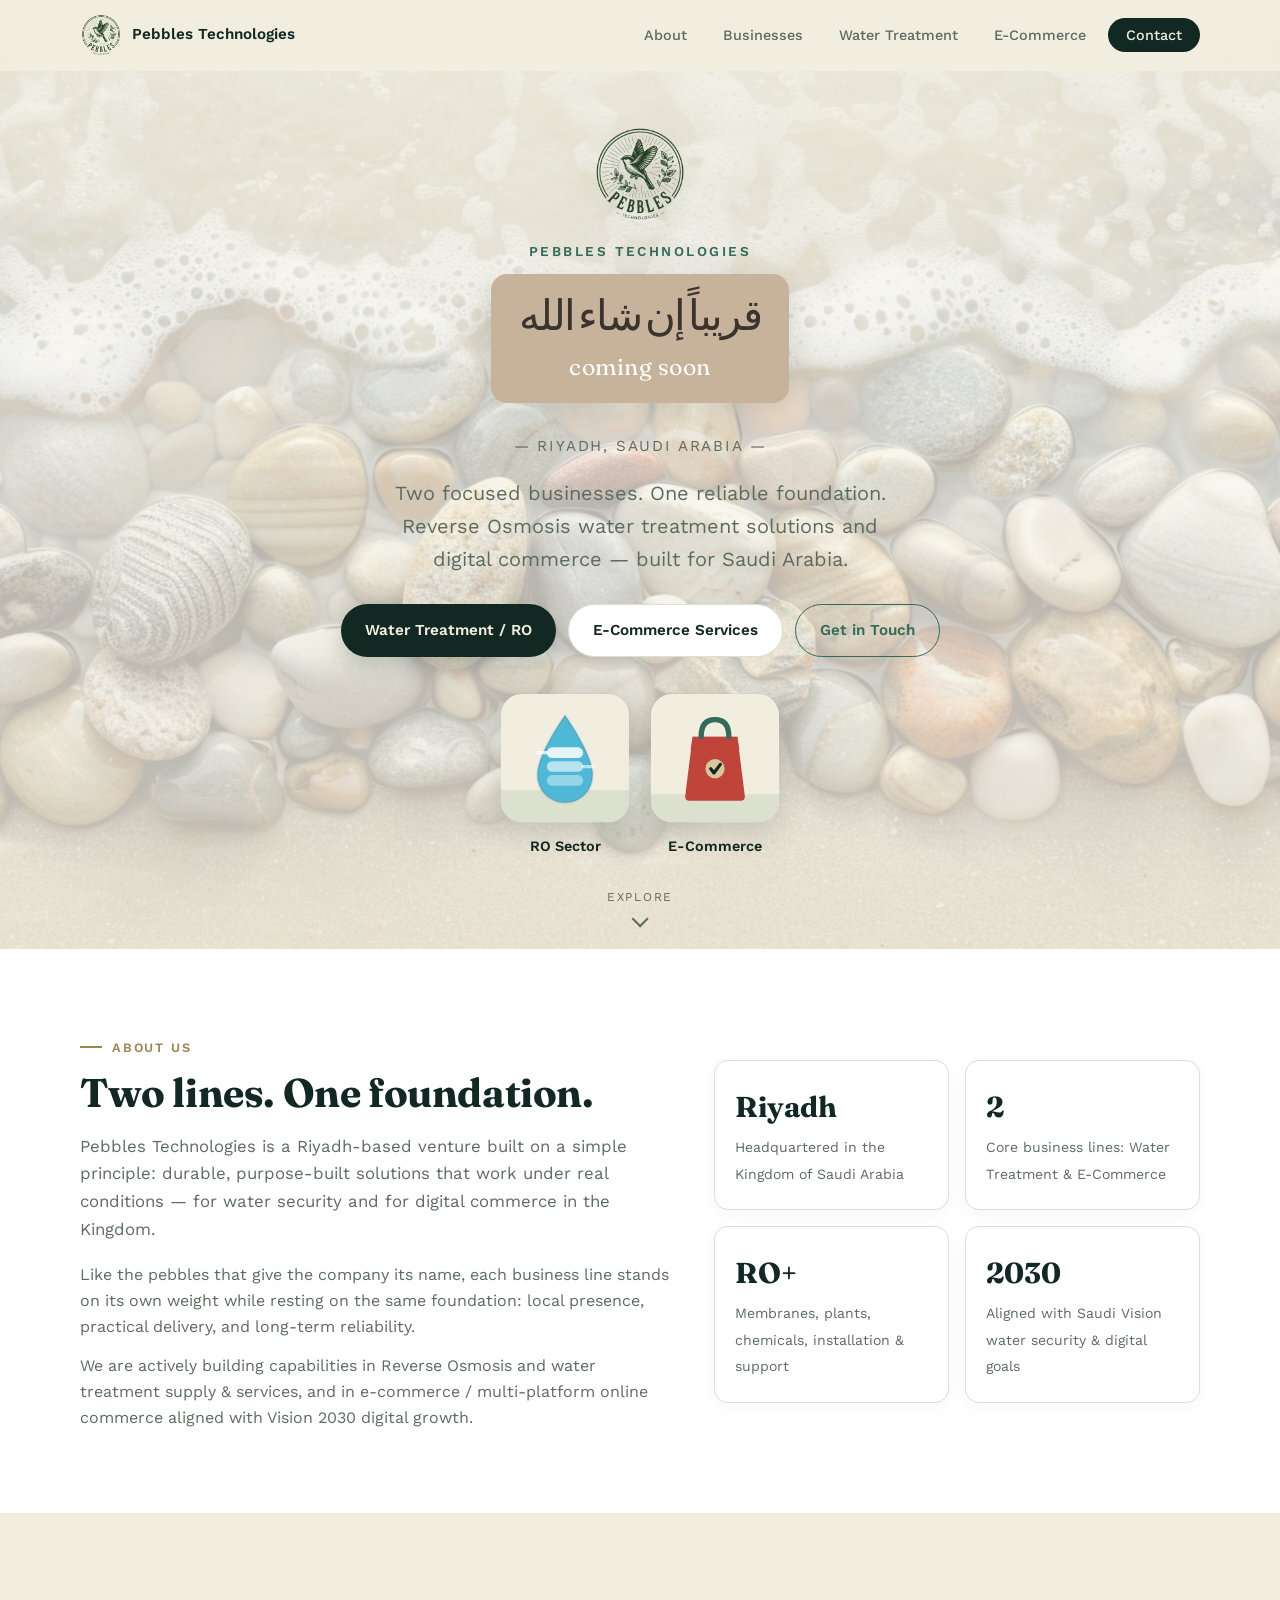
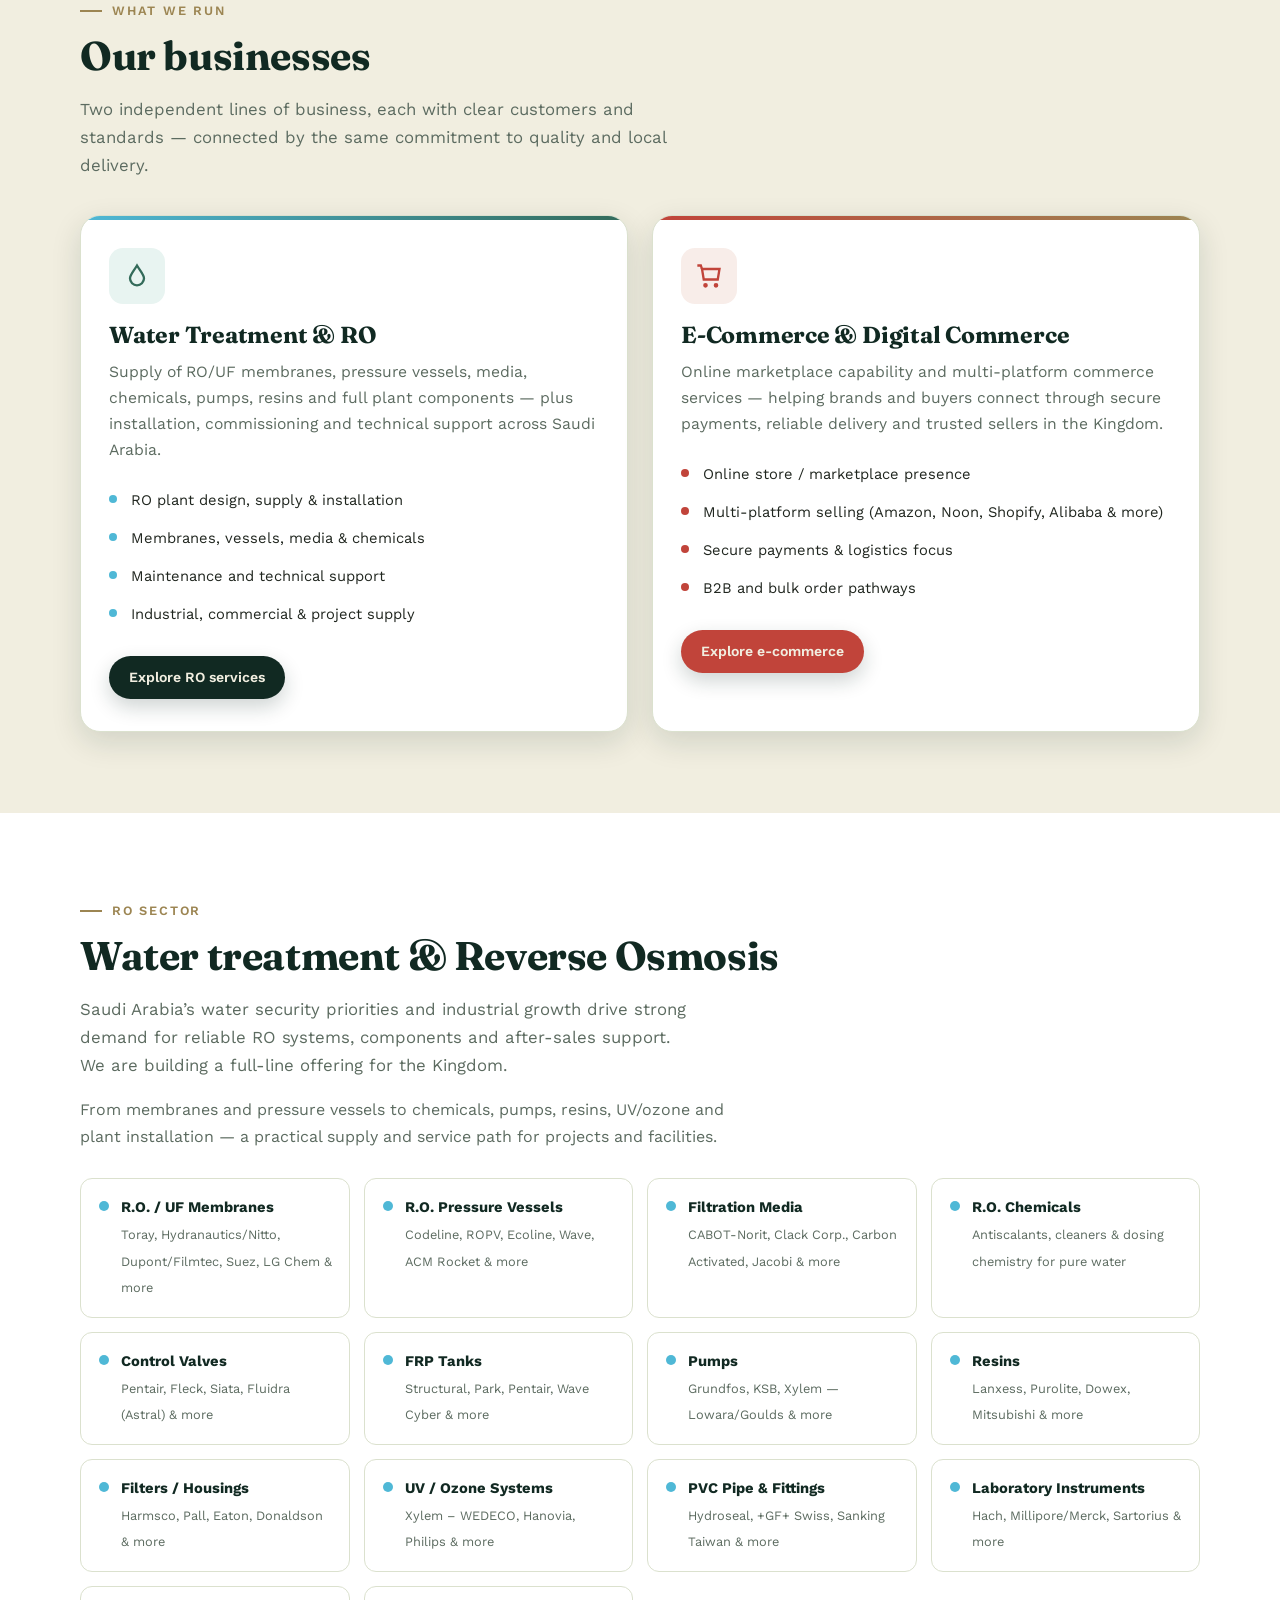
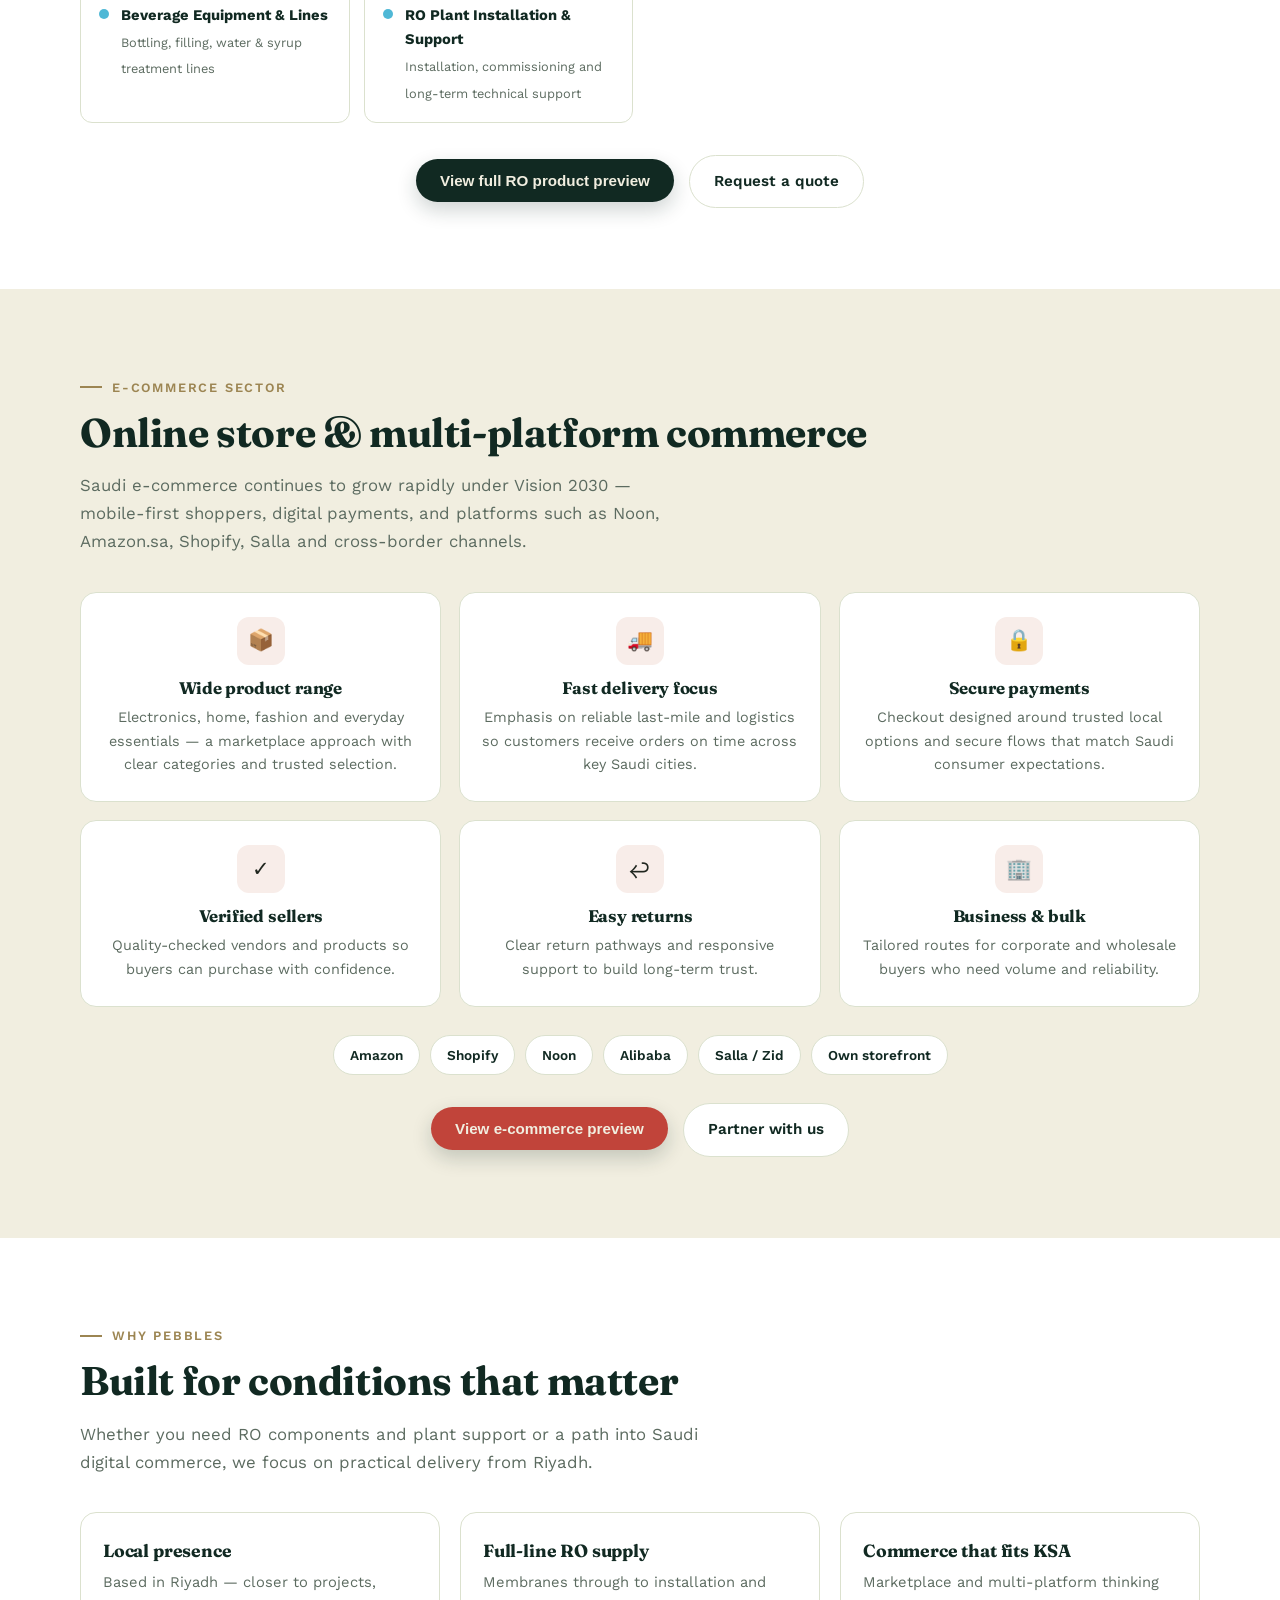
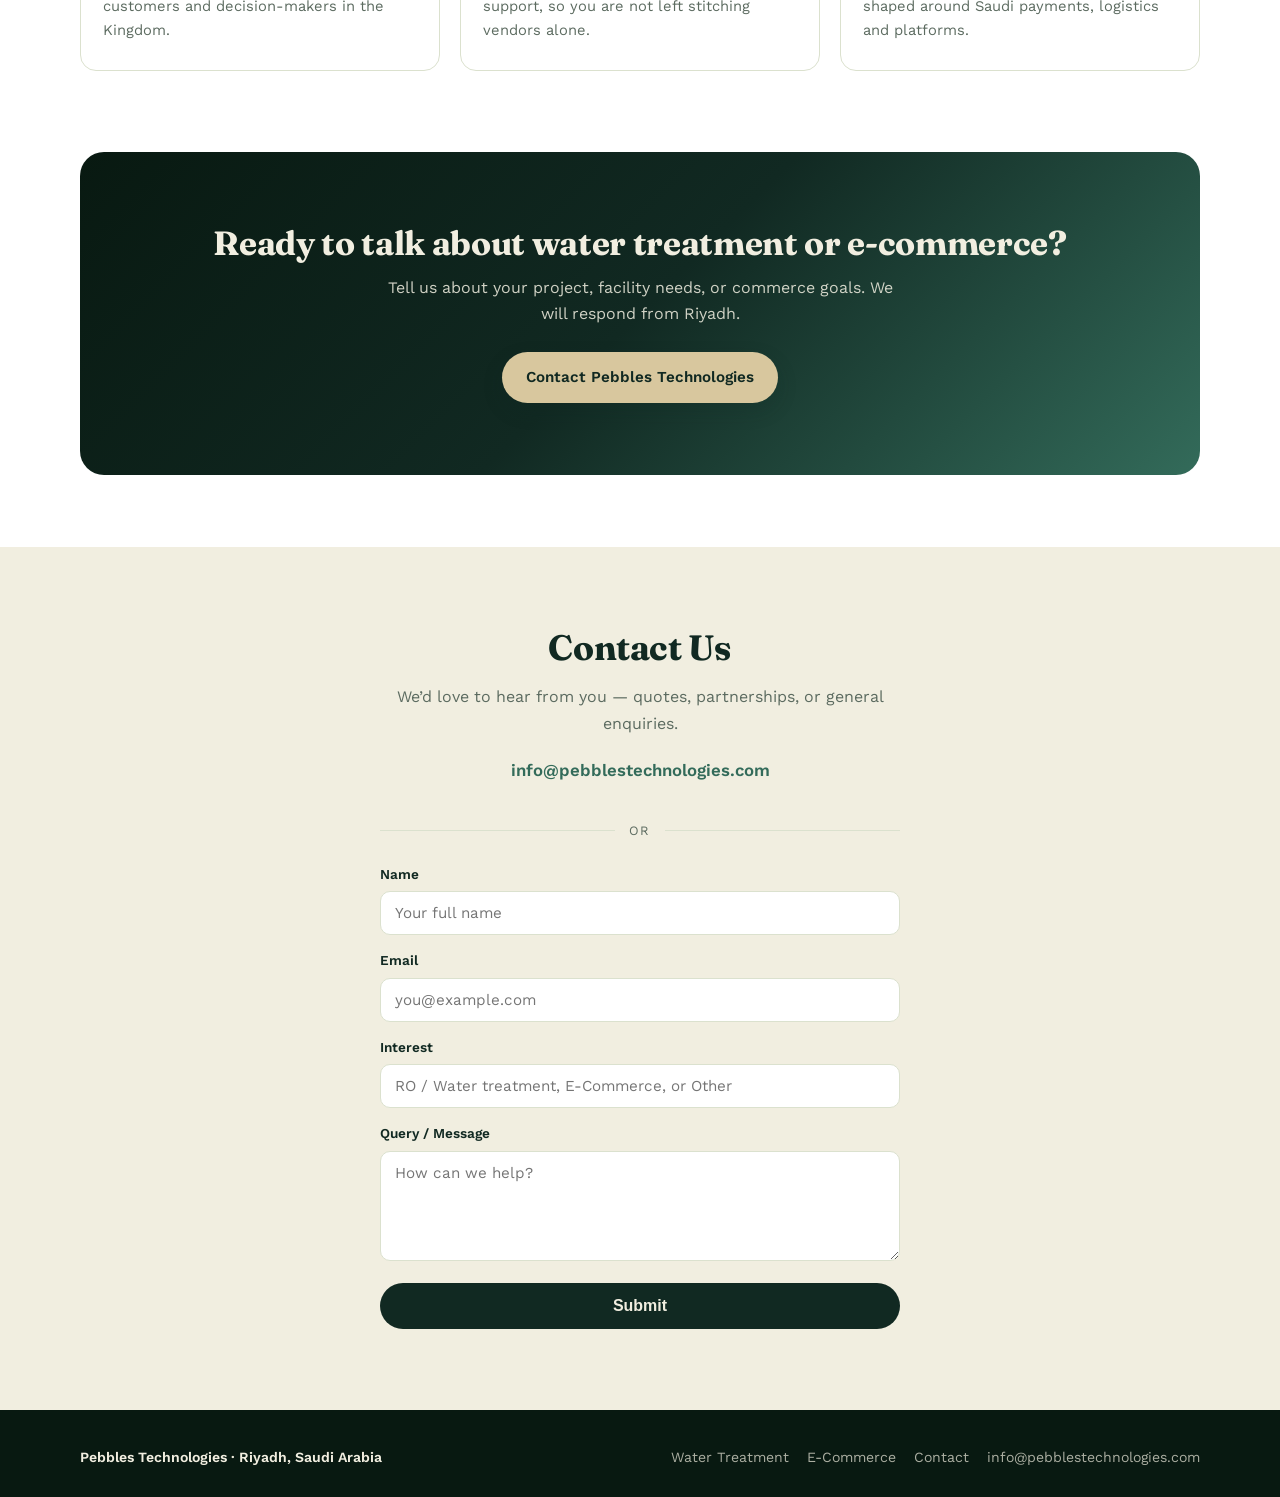
==== commit 08a02672: "18/08/2026" ====
--- a/index.html
+++ b/index.html
@@ -3,9 +3,10 @@
 <head>
 <meta charset="UTF-8">
 <meta name="viewport" content="width=device-width, initial-scale=1.0">
-<title>Pebbles Technologies — Coming Soon</title>
-<meta name="description" content="Pebbles Technologies is coming soon. Something big and special, launching from Riyadh, Saudi Arabia.">
-<link rel="icon" type="image/png" href="[data-uri]">
+<title>Pebbles Technologies | Water Treatment &amp; E-Commerce — Riyadh, Saudi Arabia</title>
+<meta name="description" content="Pebbles Technologies — Riyadh-based company delivering Reverse Osmosis water treatment solutions and e-commerce services across Saudi Arabia. RO membranes, plants, chemicals, marketplace &amp; multi-platform commerce.">
+<meta name="keywords" content="RO water treatment Saudi Arabia, Reverse Osmosis Riyadh, water treatment services KSA, e-commerce Saudi, Amazon Shopify Noon Alibaba seller services">
+<link rel="icon" type="image/png" href="[data-uri]